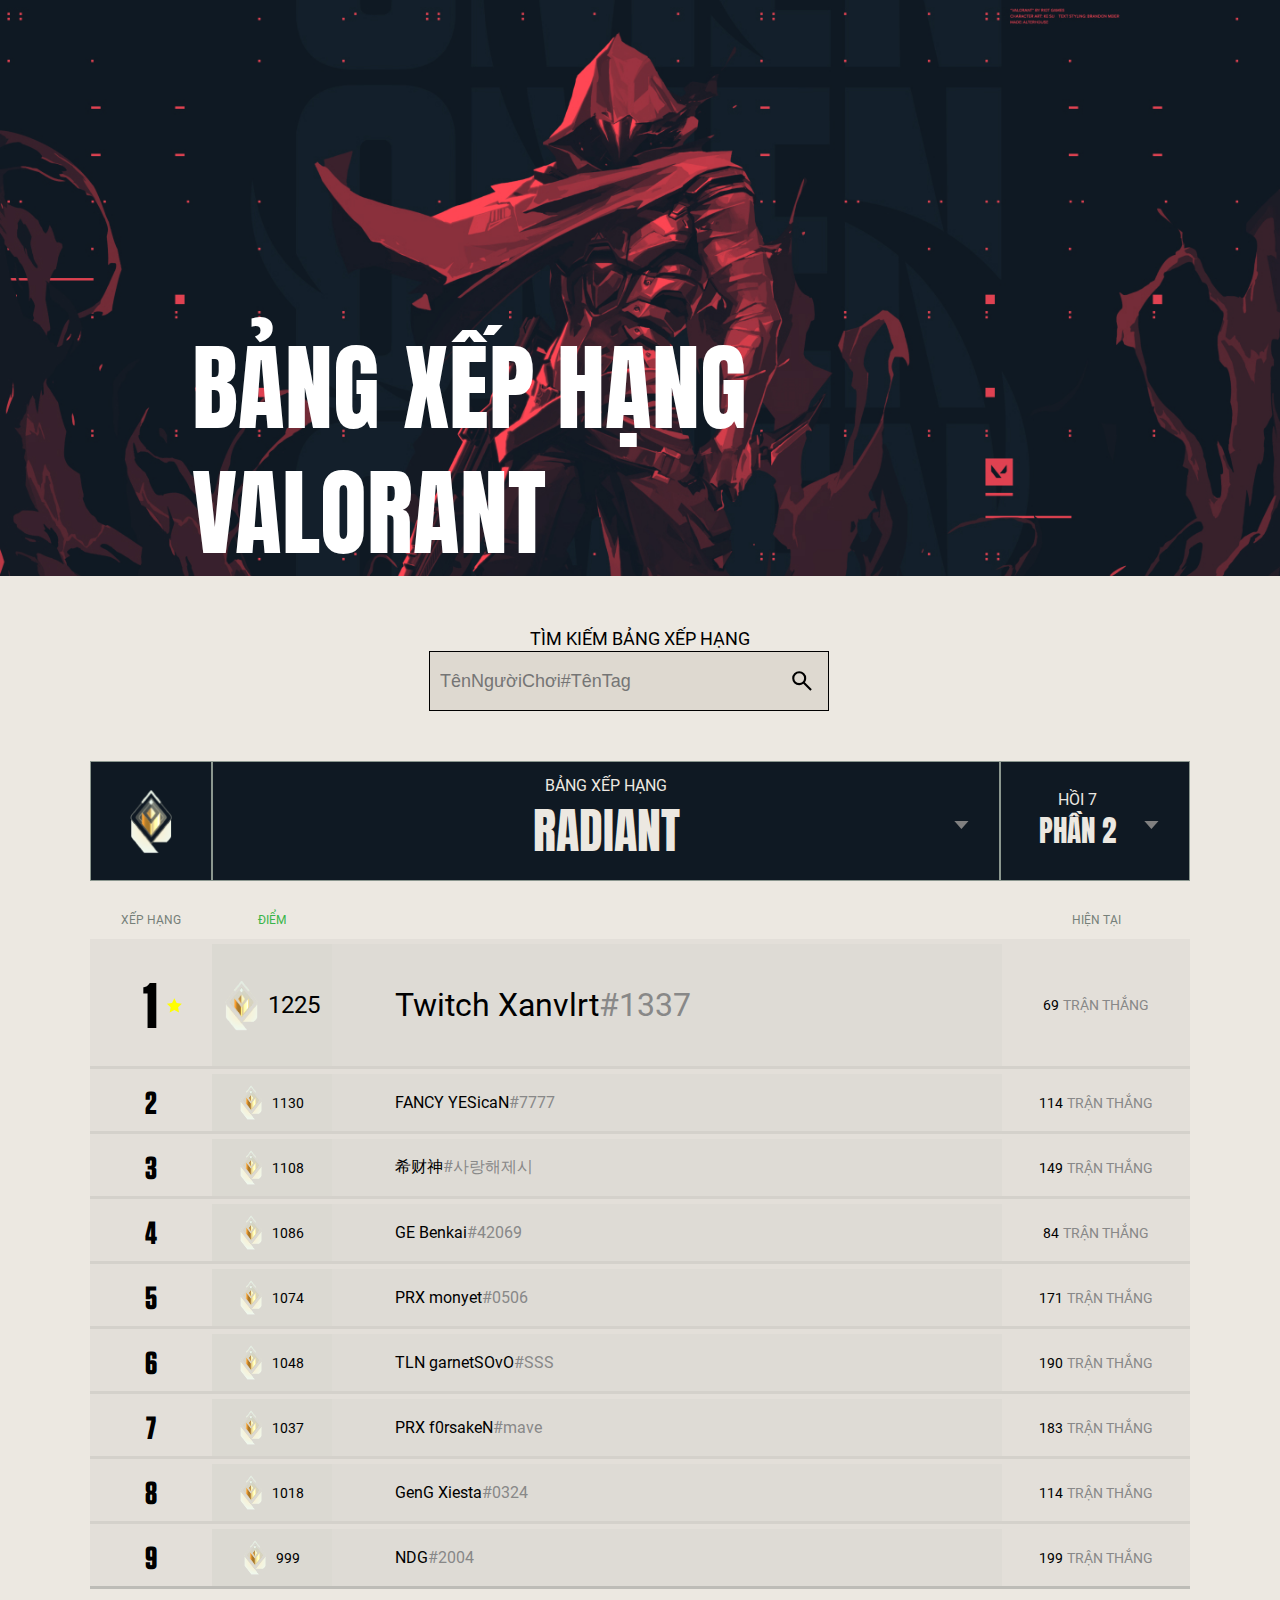
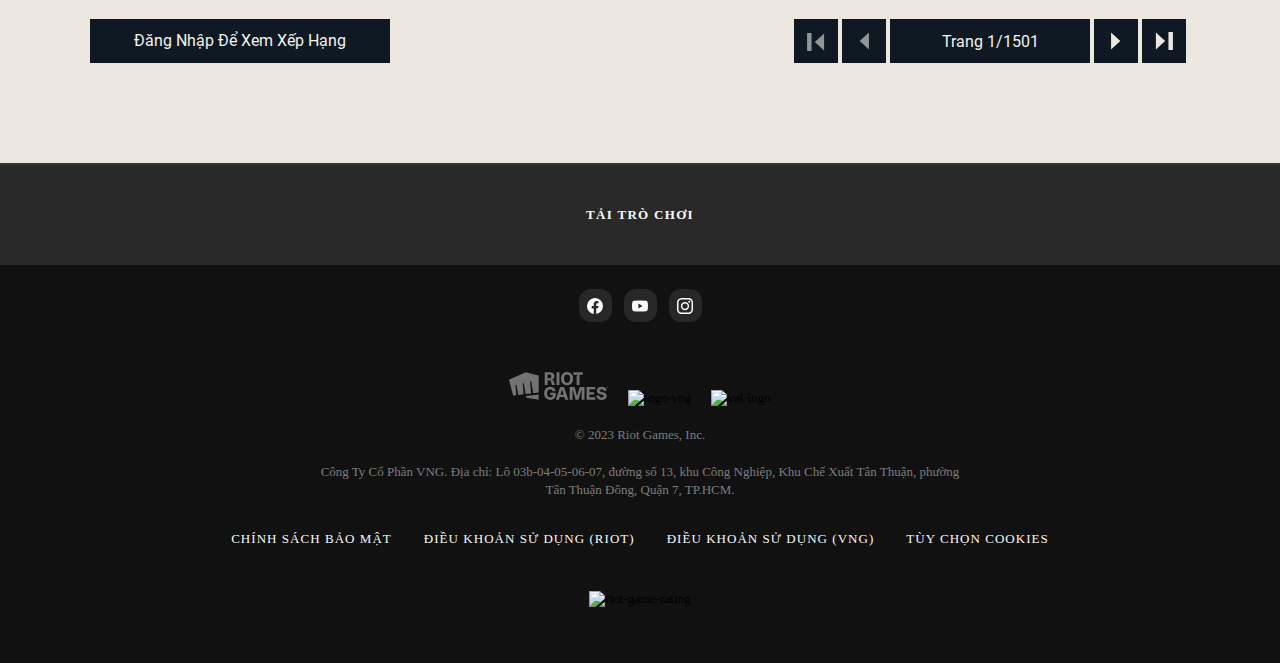
==== assets/pages/bangXepHang.html @ e4c8ce05 "push bangXepHang" ====
<!DOCTYPE html>
<html lang="en">
<head>
    <meta charset="UTF-8">
    <link rel="shortcut icon" type="image/x-icon" href="../images/val-favicon.ico"/>
    <script src="https://ajax.googleapis.com/ajax/libs/jquery/3.7.1/jquery.min.js"></script>
    <link rel="stylesheet" href="../css/bangXepHang.css">
    <link rel="stylesheet" href="https://cdnjs.cloudflare.com/ajax/libs/font-awesome/4.7.0/css/font-awesome.min.css">
    <meta name="viewport" content="width=device-width, initial-scale=1.0">
    <title>Bảng Xếp Hạng VALORANT: Tìm kiếm hoặc đăng nhập để xem thứ hạng</title>
</head>
<body>
    <header></header>
    <main>
        <div class="bxh-image">
            <div class="background-wrapper">
                <div class="background"></div>
            </div>
            <h2 class="title">BẢNG XẾP HẠNG VALORANT</h2>
        </div>
        <div class="container">
            <div class="search">
                <form>
                <span>TÌM KIẾM BẢNG XẾP HẠNG</span>
                <div>
                    <input type="text" placeholder="TênNgườiChơi#TênTag" name="search">
                    <svg xmlns="http://www.w3.org/2000/svg" viewBox="0 -960 960 960" height="28" width="28"><path d="M765-144 526-383q-30 22-65.792 34.5T384.035-336Q284-336 214-406t-70-170q0-100 70-170t170-70q100 0 170 70t70 170.035q0 40.381-12.5 76.173T577-434l239 239-51 51ZM384-408q70 0 119-49t49-119q0-70-49-119t-119-49q-70 0-119 49t-49 119q0 70 49 119t119 49Z"/></svg>
                </div>
                </form>
            </div>
            <div class="leaderboardFilterWrapper">
                <div class="rankBadge col1"><div></div></div>
                <div class="rankSelect col2" onmouseover="onmouseRank = true" onmouseout="onmouseRank = false">
                    <div class="text">
                        <span>BẢNG XẾP HẠNG</span>
                        <h2>RADIANT</h2>
                        <svg class="rankSelect-svg" width="15" height="9" fill="none" xmlns="http://www.w3.org/2000/svg"><path d="M7.582 8.9H.504l3.54-3.957L7.581.997l3.54 3.946L14.66 8.9H7.582z" fill="gray"></path></svg>
                    </div>
                    <ul class="selectMenu">
                        <li><img src="../images/radiant-badge.png" alt="radiant-badge"><span>RADIANT</span></li>
                        <li><img src="../images/immortal-badge.png" alt="immortal-badge"><span>BẤT TỬ 3</span></li>
                        <li><img src="../images/immortal-badge.png" alt="immortal-badge"><span>BẤT TỬ 2</span></li>
                        <li><img src="../images/immortal-badge.png" alt="immortal-badge"><span>BẤT TỬ 1</span></li>
                    </ul>
                </div>
                <div class="seasonSelect col3" onmouseover="onmouseSeason = true" onmouseout="onmouseSeason = false">
                    <div class="text">
                        <span>HỒI 7</span>
                        <h2>PHẦN 2</h2>
                        <svg class="seasonSelect-svg" width="15" height="9" fill="none" xmlns="http://www.w3.org/2000/svg"><path d="M7.582 8.9H.504l3.54-3.957L7.581.997l3.54 3.946L14.66 8.9H7.582z" fill="gray"></path></svg>
                    </div>
                    <ul class="selectMenu">
                        <li>
                            HỒI 2
                            <span>&nbsp;////&nbsp;PHẦN 1</span>
                        </li>
                        <li>
                            HỒI 2
                            <span>&nbsp;////&nbsp;PHẦN 2</span>
                        </li>
                        <li>
                            HỒI 2
                            <span>&nbsp;////&nbsp;PHẦN 3</span>
                        </li>
                        <li>
                            HỒI 3
                            <span>&nbsp;////&nbsp;PHẦN 1</span>
                        </li>
                        <li>
                            HỒI 3
                            <span>&nbsp;////&nbsp;PHẦN 2</span>
                        </li>
                        <li>
                            HỒI 3
                            <span>&nbsp;////&nbsp;PHẦN 3</span>
                        </li>
                        <li>
                            HỒI 4
                            <span>&nbsp;////&nbsp;PHẦN 1</span>
                        </li>
                        <li>
                            HỒI 4
                            <span>&nbsp;////&nbsp;PHẦN 2</span>
                        </li>
                        <li>
                            HỒI 4
                            <span>&nbsp;////&nbsp;PHẦN 3</span>
                        </li>
                        <li>
                            HỒI 5
                            <span>&nbsp;////&nbsp;PHẦN 1</span>
                        </li>
                        <li>
                            HỒI 5
                            <span>&nbsp;////&nbsp;PHẦN 2</span>
                        </li>
                        <li>
                            HỒI 5
                            <span>&nbsp;////&nbsp;PHẦN 3</span>
                        </li>
                        <li>
                            HỒI 6 
                            <span>&nbsp;////&nbsp;PHẦN 1</span>
                        </li>
                        <li>
                            HỒI 6
                            <span>&nbsp;////&nbsp;PHẦN 2</span>
                        </li>
                        <li>
                            HỒI 6
                            <span>&nbsp;////&nbsp;PHẦN 3</span>
                        </li>
                        <li>
                            HỒI 7 
                            <span>&nbsp;////&nbsp;PHẦN 2</span>
                        </li>
                    </ul>
                </div>
            </div>
            <div class="tableHead">
                <div class="col1">XẾP HẠNG</div>
                <div class="col2"><span class="point">ĐIỂM</span></div>
                <div class="col3">HIỆN TẠI</div>
            </div>
            <ul class="tableContent">
                <li class="rankOne">
                    <div class="col1" style="position: relative">1<svg width="16" height="15" fill="none" xmlns="http://www.w3.org/2000/svg"><path d="m8.35 12.07-4.62 2.44.88-5.16L.87 5.71l5.17-.76L8.35.27l2.32 4.68 5.17.76-3.74 3.64.88 5.16-4.63-2.44z" fill="#FF0"></path></svg></div>
                    <div class="col2">
                        <div class="point"><img src="../images/radiant-badge.png" alt="radiant-badge">1225</div>
                        <div class="name">Twitch Xanvlrt<span>#1337</span></div>
                    </div>
                    <div class="present col3">69<span>TRẬN THẮNG</span></div>
                </li>
                <li>
                    <div class="col1">2</div>
                    <div class="col2">
                        <div class="point"><img src="../images/radiant-badge.png" alt="radiant-badge">1130</div>
                        <div class="name">FANCY YESicaN<span>#7777</span></div>
                    </div>
                    <div class="present col3">114<span>TRẬN THẮNG</span></div>
                </li>
                <li>
                    <div class="col1">3</div>
                    <div class="col2">
                        <div class="point"><img src="../images/radiant-badge.png" alt="radiant-badge">1108</div>
                        <div class="name">希财神<span>#사랑해제시</span></div>
                    </div>
                    <div class="present col3">149<span>TRẬN THẮNG</span></div>
                </li>
                <li>
                    <div class="col1">4</div>
                    <div class="col2">
                        <div class="point"><img src="../images/radiant-badge.png" alt="radiant-badge">1086</div>
                        <div class="name">GE Benkai<span>#42069</span></div>
                    </div>
                    <div class="present col3">84<span>TRẬN THẮNG</span></div>
                </li>
                <li>
                    <div class="col1">5</div>
                    <div class="col2">
                        <div class="point"><img src="../images/radiant-badge.png" alt="radiant-badge">1074</div>
                        <div class="name">PRX monyet<span>#0506</span></div>
                    </div>
                    <div class="present col3">171<span>TRẬN THẮNG</span></div>
                </li>
                <li>
                    <div class="col1">6</div>
                    <div class="col2">
                        <div class="point"><img src="../images/radiant-badge.png" alt="radiant-badge">1048</div>
                        <div class="name">TLN garnetSOvO<span>#SSS</span></div>
                    </div>
                    <div class="present col3">190<span>TRẬN THẮNG</span></div>
                </li>
                <li>
                    <div class="col1">7</div>
                    <div class="col2">
                        <div class="point"><img src="../images/radiant-badge.png" alt="radiant-badge">1037</div>
                        <div class="name">PRX f0rsakeN<span>#mave</span></div>
                    </div>
                    <div class="present col3">183<span>TRẬN THẮNG</span></div>
                </li>
                <li>
                    <div class="col1">8</div>
                    <div class="col2">
                        <div class="point"><img src="../images/radiant-badge.png" alt="radiant-badge">1018</div>
                        <div class="name">GenG Xiesta<span>#0324</span></div>
                    </div>
                    <div class="present col3">114<span>TRẬN THẮNG</span></div>
                </li>
                <li>
                    <div class="col1">9</div>
                    <div class="col2">
                        <div class="point"><img src="../images/radiant-badge.png" alt="radiant-badge">999</div>
                        <div class="name">NDG<span>#2004</span></div>
                    </div>
                    <div class="present col3">199<span>TRẬN THẮNG</span></div>
                </li>
            </ul>
            <div class="pag-bar">    
                <a href="#" class="loggedPlayer hoverRed">Đăng Nhập Để Xem Xếp Hạng</a>
                <div class="pagination">
                    <div class="previous-max"><svg class="backward" width="18" height="19" fill="none" xmlns="http://www.w3.org/2000/svg"><path d="M.907 9.034V.488l4.63 4.273 4.647 4.272-4.647 4.273-4.63 4.273V9.033zm12.556 8.97h4.454V.044h-4.454v17.96z" fill="#ECE8E1"></path></svg></div>
                    <div class="previous"><svg class="backward" width="10" height="18" fill="none" xmlns="http://www.w3.org/2000/svg"><path d="M.059 9.033V.487l4.63 4.273 4.629 4.273-4.63 4.272-4.63 4.273V9.033z" fill="#ECE8E1"></path></svg></div>
                    <div class="pageCount">Trang&nbsp;<span class="currentPage">1</span>/1501</div>
                    <div class="next hoverRed"><svg width="10" height="18" fill="none" xmlns="http://www.w3.org/2000/svg"><path d="M.059 9.033V.487l4.63 4.273 4.629 4.273-4.63 4.272-4.63 4.273V9.033z" fill="#ECE8E1"></path></svg></div>
                    <div class="next-max hoverRed"><svg width="18" height="19" fill="none" xmlns="http://www.w3.org/2000/svg"><path d="M.907 9.034V.488l4.63 4.273 4.647 4.272-4.647 4.273-4.63 4.273V9.033zm12.556 8.97h4.454V.044h-4.454v17.96z" fill="#ECE8E1"></path></svg></div>
                </div>
            </div>
        </div>
    </main>
    <footer>
        <div class="download"><a href="#">TẢI TRÒ CHƠI</a></div>
        <div class="social-links">
            <a href="facebook.com/valorantvn"><svg class="" style="fill: #f9f9f9; fill-rule: evenodd;" viewBox="0 0 15 15"><title>facebook</title><path d="M15 7.54A7.5 7.5 0 106.33 15V9.73h-1.9V7.54h1.9V5.91a2.65 2.65 0 012.83-3 12.09 12.09 0 011.68.14v1.86H9.9a1.09 1.09 0 00-1.23 1.18V7.5h2.08l-.33 2.19H8.67v5.27A7.54 7.54 0 0015 7.54z"></path></svg></a>
            <a href="https://www.youtube.com/channel/UC1w3rRqx6rBO-xTjETnXLhw"><svg class="" style="fill: #f9f9f9; fill-rule: evenodd;" viewBox="0 0 16.67 11.67"><title>youtube</title><path d="M14.85.36a2.08 2.08 0 011.47 1.47 20.5 20.5 0 01.34 4 22.19 22.19 0 01-.34 4 2.1 2.1 0 01-1.47 1.47 51.13 51.13 0 01-6.52.34 48.46 48.46 0 01-6.52-.36A2.07 2.07 0 01.34 9.82a23.82 23.82 0 010-8A2.11 2.11 0 011.81.34a49.68 49.68 0 016.52-.35 48.31 48.31 0 016.52.37zm-3.84 5.48l-4.34 2.5v-5z"></path></svg></a>
            <a href="instagram.com/valorantvn"><svg class="" style="fill: #f9f9f9; fill-rule: evenodd;" viewBox="0 0 13.26 13.3"><title>instagram</title><path d="M6.63 3.29a3.43 3.43 0 103.42 3.44 3.43 3.43 0 00-3.42-3.44zm0 5.65a2.22 2.22 0 112.22-2.22 2.21 2.21 0 01-2.22 2.22z" fill="#fdfefe" fill-rule="evenodd"></path><path d="M10.96 3.13a.8.8 0 11-.8-.8.8.8 0 01.8.8z" fill="#fdfefe"></path><path d="M6.63.05H3.88a5 5 0 00-1.62.31 3.31 3.31 0 00-1.18.77 3.31 3.31 0 00-.77 1.18 5.29 5.29 0 00-.35 1.62v5.5a5.22 5.22 0 00.35 1.62 3.35 3.35 0 00.77 1.19 3.42 3.42 0 001.18.76 4.75 4.75 0 001.62.31h5.5a4.75 4.75 0 001.58-.32 3.15 3.15 0 001.18-.76 3.35 3.35 0 00.82-1.18 5 5 0 00.31-1.61V3.93a5 5 0 00-.31-1.62 3.46 3.46 0 00-2-2A5 5 0 009.33.05a26.88 26.88 0 01-2.7 0zm0 1.2h2.69a3.78 3.78 0 011.24.23 2.21 2.21 0 011.27 1.27 3.67 3.67 0 01.23 1.23v5.39a3.78 3.78 0 01-.23 1.24 2.21 2.21 0 01-1.27 1.27 3.77 3.77 0 01-1.24.22H3.96a3.77 3.77 0 01-1.24-.22 2.21 2.21 0 01-1.27-1.27 3.78 3.78 0 01-.23-1.24V3.98a3.67 3.67 0 01.21-1.23A2.21 2.21 0 012.7 1.48a3.78 3.78 0 011.26-.23c.68.01.89 0 2.67 0z" fill="#fdfefe" fill-rule="evenodd"></path></svg></a>
        </div>
        <div class="logo">
            <a href="riotgames.com"><svg width="99" height="32" class="" viewBox="0 0 587.93 165"><title> Riot Games </title><title>riotLogo-mobile21</title><path d="M98.77.33L0 46.07l24.61 93.66 18.73-2.3-5.15-58.89 6.15-2.74L54.96 136l32.01-3.93-5.69-65 6.09-2.71 11.68 66.23 32.38-3.98-6.23-71.25 6.16-2.74 12.77 72.43 32.01-3.93V19.71L98.77.33zm2.32 142.05l1.63 9.22 73.42 12.24v-30.68l-75.01 9.22h-.04zm144.49-19.22v12.63h15.57a14.84 14.84 0 01-1.92 7.31 13 13 0 01-5.6 5.11 20 20 0 01-8.9 1.8 17.53 17.53 0 01-10-2.8 17.87 17.87 0 01-6.44-8.14 33.06 33.06 0 01-2.27-12.93 31.81 31.81 0 012.32-12.81 18.14 18.14 0 016.5-8 17.27 17.27 0 019.82-2.78 19.31 19.31 0 015.36.71 14.15 14.15 0 014.33 2.09 12.92 12.92 0 013.18 3.29 15.61 15.61 0 012 4.44h17.27a27.22 27.22 0 00-3.46-10.28 28.84 28.84 0 00-7.05-8.1 32.6 32.6 0 00-9.91-5.29 37.91 37.91 0 00-12.06-1.86 37.32 37.32 0 00-14 2.6 32.6 32.6 0 00-11.36 7.61 35 35 0 00-7.61 12.21 46.15 46.15 0 00-2.73 16.44q0 11.94 4.54 20.59a32.4 32.4 0 0012.69 13.27 39.84 39.84 0 0035.84.84 28.39 28.39 0 0011.67-11q4.25-7.19 4.24-17.2v-9.76zm215.03 40.81V88.53h51.67v13.96h-34.62v16.76h27.99v13.96h-27.99v16.8h34.7v13.96h-51.75zm101.83-53.3a9 9 0 00-3.54-6.64c-2.09-1.59-5-2.38-8.69-2.38a16.63 16.63 0 00-6.26 1 8.62 8.62 0 00-3.83 2.78 6.74 6.74 0 00-1.33 4 6.2 6.2 0 00.79 3.29 7.27 7.27 0 002.4 2.45 16.54 16.54 0 003.7 1.79 40.14 40.14 0 004.64 1.31l6.63 1.54a47.19 47.19 0 019.45 3.08 27.46 27.46 0 017.2 4.68 18.84 18.84 0 014.58 6.39 20.37 20.37 0 011.61 8.29 20.65 20.65 0 01-3.54 12.11 22.56 22.56 0 01-10.15 7.85 41.31 41.31 0 01-15.93 2.76 42.69 42.69 0 01-16.17-2.81 23.22 23.22 0 01-10.72-8.48q-3.83-5.66-4-14.12h16.43a10.68 10.68 0 007.05 9.94 19.37 19.37 0 007.24 1.26 18.44 18.44 0 006.66-1.09 10 10 0 004.33-3 7.22 7.22 0 001.57-4.48 6.16 6.16 0 00-1.42-4 10.86 10.86 0 00-4.14-2.81 42.07 42.07 0 00-6.89-2.14l-8.07-1.95q-9.65-2.3-15.23-7.26t-5.54-13.44a19.86 19.86 0 013.72-12.12 24.74 24.74 0 0110.33-8.11 36.74 36.74 0 0115-2.91 35.62 35.62 0 0114.92 2.91 23.43 23.43 0 019.91 8.14 21.54 21.54 0 013.6 12.12zm-113.99 53.3h-16.87v-57.35l-1.73-.02-17.04 57.37h-16.86l-16.58-57.37-2.15.02v57.35h-16.87V88.53h28.67l14.48 50.56h1.75l14.48-50.56h28.72v75.44zm-114.66 0h18.27l-25.33-75.43h-23.15l-25.37 75.43h18.3l4.93-16.54h27.42zm-28.43-29.7l8.22-27.65h3.1l8.26 27.65zm278.58-37.76a4 4 0 01-3.67-2.44 4 4 0 010-3.1 4 4 0 01.85-1.27 4.25 4.25 0 011.27-.86 4.15 4.15 0 013.1 0 4.13 4.13 0 011.27.86 4.08 4.08 0 01.86 1.27 4 4 0 010 3.1 4.08 4.08 0 01-.86 1.27 4 4 0 01-1.27.86 4 4 0 01-1.55.31zm0-1.09a2.84 2.84 0 001.47-.39 2.94 2.94 0 001.05-1 2.93 2.93 0 000-2.92 3 3 0 00-1.06-1 2.93 2.93 0 00-2.92 0 3 3 0 00-1 1 2.86 2.86 0 000 2.92 3 3 0 001 1 2.83 2.83 0 001.46.39zm-1.46-1.15V90.6h1.78a1.52 1.52 0 01.69.15 1.13 1.13 0 01.47.42 1.24 1.24 0 01.17.66 1.16 1.16 0 01-.18.66 1 1 0 01-.48.41 1.56 1.56 0 01-.7.14h-1.2v-.72h1a.52.52 0 00.36-.12.5.5 0 00.14-.37.47.47 0 00-.14-.37.52.52 0 00-.36-.12h-.55v2.93zm2.39-1.68l.82 1.68h-1.11l-.75-1.68zM282.41 1.03h17.05v75.44h-17.05zm98.02 37.72q0 12.42-4.71 21a32.67 32.67 0 01-12.79 13.17 38.57 38.57 0 01-36.31 0 32.75 32.75 0 01-12.79-13.2q-4.71-8.66-4.71-21t4.71-21.05a32.67 32.67 0 0112.75-13.14 38.65 38.65 0 0136.31 0 32.67 32.67 0 0112.79 13.17q4.71 8.64 4.71 21.05m-17.35 0a33.35 33.35 0 00-2.23-13 17.47 17.47 0 00-6.33-8 18.57 18.57 0 00-19.45 0 17.57 17.57 0 00-6.35 8 38.59 38.59 0 000 26 17.49 17.49 0 006.35 8 18.57 18.57 0 0019.45 0 17.39 17.39 0 006.33-8 33.4 33.4 0 002.23-13M246.58 50.17l8.76 26.3h18.71l-9.74-28.33h-13.23l-.79-2.44c2.52-.49 6.83-1.25 10.65-3.85a20 20 0 008.75-16.39 24.15 24.15 0 00-3.26-12.75 21.9 21.9 0 00-9.36-8.64 32.56 32.56 0 00-14.64-3H212v75.4h17.06v-26.3zm-.32-15.61a19.35 19.35 0 01-7.26 1.18h-9.94V14.88h9.91a18.68 18.68 0 017.25 1.24 9.12 9.12 0 014.4 3.7 10 10 0 011.5 5.64 9.65 9.65 0 01-1.48 5.55 8.86 8.86 0 01-4.38 3.55M382.04 1.03v14h29.3l.8 2.45c-2.48.48-6.67 1.22-10.43 3.7v55.31h16.87v-61.5h19.62v-14z"></path></svg></a>
            <div class="vng-logo"><img src="https://images.contentstack.io/v3/assets/blt0eb2a2986b796d29/blt83f66c771bff4632/6305c5f18799d85e06ba5040/2022_VNG_logo_mini.png?&amp;height=75&amp;disable=upscale" alt="logo-vng"></div>
            <div class="val-logo"><img src="https://images.contentstack.io/v3/assets/blt0eb2a2986b796d29/blt50870b13992cdf47/63b0d7d089f85210f400107e/val-logo-small.png?&amp;height=75&amp;disable=upscale" alt="val-logo"></div>
        </div>
        <div class="riot-copyright">
            <p>© 2023 Riot Games, Inc.</p>
            <div><br>Công Ty Cổ Phần VNG. Địa chỉ: Lô 03b-04-05-06-07, đường số 13, khu Công Nghiệp, Khu Chế Xuất Tân Thuận, phường Tân Thuận Đông, Quận 7, TP.HCM.</div>
        </div>
        <div class="riot-legal-links">
            <a href="https://www.riotgames.com/en/privacy-notice?_ga=2.155307960.264335611.1697098670-172032834.1686457271" target="_blank">Chính Sách Bảo Mật</a>
            <a href="https://www.riotgames.com/en/terms-of-service?_ga=2.155307960.264335611.1697098670-172032834.1686457271" target="_blank">Điều Khoản Sử Dụng (Riot)</a>
            <a href="https://valorant.zing.vn/dieu-khoan-su-dung.html" target="_blank">Điều Khoản Sử Dụng (VNG)</a>
            <a href="javascript:void(0);" target="" data-testid="riotbar:footer:legal:link-osano">Tùy Chọn Cookies</a>
        </div>
        <div class="riot-game-rating">
            <img src="https://images.contentstack.io/v3/assets/blt0eb2a2986b796d29/bltec1400a54d36756e/5fa0d0031f9166620ed88513/vn-18plus.png?&amp;height=100&amp;disable=upscale" alt="riot-game-rating" title="Riot Game Rating">
        </div>
    </footer>
    <script src="../js/bangXepHang.js"></script>
</body>
</html>
---- assets/css/bangXepHang.css ----
@font-face {
    font-family: Anton;
    src: url(../fonts/Anton-Regular.ttf);
}
@font-face {
    font-family: Roboto;
    src: url(../fonts/Roboto-Regular.ttf);
}
@font-face {
    font-family: Tungsten-Bold;
    src: url(../fonts/Tungsten-Bold.woff2);
}
@font-face {
    font-family: Neue Frutiger World;
    src: url(../fonts/NeueFrutigerWorld-Medium.vi_VN.woff2);
}
*, *::before, *:after{
    box-sizing: border-box;
}
*{
    padding: 0px;
    margin: 0px;
}
/* main{
} */
a{
    text-decoration: none;
    color: inherit;
}
.bxh-image{
    position:relative;
    width:100%;
    height:36rem;
    overflow: hidden;
    background-color: #0f1923;
}
.background-wrapper{
    width:100%;
    height:100%;
    position:absolute;
    transform: translateY(0px);
    transition: all 0.1s linear;
}  
.background{
    width:100%;
    height:100%;
    position:absolute;
    background-repeat: no-repeat;
    background-size: cover;
    background-position: 50% top;
    background-image: url(../images/leaderboards-hero-banner.jpg);
}
.bxh-image .title{
    position:absolute;
    width: 100%;
    margin: 0px 15%;
    bottom: 0px;
    color: white;
    font-family: Anton;
    font-weight: 400;
    line-height: 1.3;
    font-size: 6rem;
    text-wrap: wrap;
    max-width: calc(60% - 1rem)
}
.container{
    background-color: #ece8e1;
    padding: 0px 7% 100px;
}
.search{
    font-family: Roboto;
    font-size: 18px;
    line-height: 25.2px;
    padding: 50px 0px;
    text-align: center;
}
.search input{
    background-color: #ded9d0;
    width: 400px;
    height: 60px;
    font-size: inherit;
    border:1px solid black;
    padding: 0px 60px 0px 10px;
    margin-left: 10px;
}
.search input:hover{
    border:1px solid black;

}
.search svg{
    position: relative;
    right: 45px;
    top: 8px;
    cursor: pointer;
}
.leaderboardFilterWrapper{
    display: flex;
    color: #ece8e1;
    height: 120px;
}
.leaderboardFilterWrapper > div{
    background-color: #0f1923;
    border: 1px solid #8b978f;
}
.col1{
    width: 130px;
    display: flex;
    justify-content: center;
    align-items: center;
}
.col2{
    flex-shrink: 5;
    width: 100%;
    position: relative;
    display: flex;
    justify-content: center;
    align-items: center;
    text-align: center;
}
.col3{
    width: 200px;
    position: relative;
    display: flex;
    justify-content: center;
    align-items: center;
    text-align: center;
}
.rankBadge > div{
    background-image: url(../images/radiant-badge.png);
    background-size: contain;
    background-repeat: no-repeat;
    background-position: 50%;
    width: 65px;
    height: 65px;
}
.rankSelect{
    cursor: pointer;
}
.rankSelect .text span{
    font-family: Roboto;
}
.rankSelect .text h2{
    font-family: Anton;
    font-size: 3rem;
    font-weight: 100;
}
.selectMenu{
    list-style-type: none;
    font-family: Roboto;
    color: #0f1923;
    background-color: #ece8e1;
    border: 1px solid #bdbcb7;
    line-height: 1.25;
    font-size: 14px;
    font-weight: 700;
    position: absolute;
    right: 0px;
    top: 100%;
    z-index: 1;
    display: none;
}
.selectMenu li{
    width: 193px;
    height: 50px;
    text-align: left;
    padding: 15px 0px 15px 25px;
    transition: background-color .2s ease-out,color .1s ease-out;
}
.selectMenu li:hover{
    background-color: #0f1923;
    color: #ece8e1;
}
.rankSelect .selectMenu li span{
    position: relative;
    bottom: 3px;
    left: 10px;
}
.rankSelect .selectMenu li img{
    width: 20px;
    height: 20px;
}
.leaderboardFilterWrapper svg{
    position: absolute;
    transition: all 0.2s linear;
    right: 30px;
    top: 50%;
    transform: rotate(180deg);
}
.seasonSelect{
    cursor: pointer;
    padding-right: 35px;
}
.seasonSelect .text span{
    font-family: Roboto;
}
.seasonSelect .text h2{
    font-family: Anton;
    font-size: 1.8rem;
    font-weight: 100;
}
.seasonSelect .selectMenu{
    width: 190px;
    height: 200px;
    overflow: hidden;
    overflow-y: scroll;
}
.seasonSelect .selectMenu::-webkit-scrollbar {
    width: 8px;
    background-color: #d7d7d7;
}
.seasonSelect .selectMenu::-webkit-scrollbar-track {
    border-left: 2px solid #8b978f;
    border-right: 2px solid #8b978f;
}
.seasonSelect .selectMenu::-webkit-scrollbar-thumb {
    background-color: #0f1923;
    border-left: 1px solid #8b978f;
    border-right: 1px solid #8b978f;
}
.seasonSelect .selectMenu li{
    width: 190px;
}
.seasonSelect .selectMenu li span{
    color: #a2a2a2;
}
.container .tableHead{
    display: flex;
    font-family: Roboto;
    font-size: 12px;
    color: #768079;
    padding: 30px 0px 10px;
}
.tableHead > div{
    height: 18px;
}
.tableHead .col2{
    justify-content: flex-start;
} 
.tableHead .point{
    color: #39b54a;
    width: 120px;
}
.tableContent{
    display: flex;
    list-style-type: none;
    flex-direction: column;
}
.tableContent > li{
    display: flex;
    width: 100%;
    height: 65px;
    background-color: #e3dfd9;
    border-bottom: 3px solid hsla(50,4%,73%,.4);
    padding-top: 0.3rem;
    font-family: Roboto;
    font-weight: 100;
}
.tableContent > li:last-child{
    border-bottom: 3px solid #bdbcb7;
}
.tableContent > li .col1{
    font-family: Tungsten-Bold;
    font-size: 32px;
}
.tableContent > li .col2{
    background-color: hsla(47,11%,84%,.6);
    display: flex;
    justify-content: flex-start;
}
.tableContent .point{
    background-color: #dbd9d2;
    width: 120px;
    height: 100%;
    display: flex;
    justify-content: center;
    align-items: center;
    font-size: 14px;
}
.tableContent .point img{
    width: auto;
    height: 35px;
    margin-right: 10px;
}
.tableContent .name{
    flex-grow: 2;
    font-size: 16px;
    text-align: left;
    padding-left: 8%;
}
.tableContent .name span{
    color: #888888;
}
.tableContent .present {
    text-align: center;
    font-size: 14px;
}
.tableContent .present span{
    margin-left: 4px;
    color: #888888;
}
.tableContent .rankOne{
    height: 130px;
}
.tableContent .rankOne .col1{
    font-size: 64px;
}
.tableContent .rankOne .point{
    font-size: 24px;
}
.tableContent .rankOne .point img{
    height: 51px;
}
.tableContent .rankOne .name{
    font-size: 32px;
}
.tableContent .rankOne svg{
    position: absolute;
    right: 30px;
}
.pag-bar{
    display: flex;
    justify-content:space-between ;
    margin-top: 30px;
    color: #f5f1eb;
    font-family: Roboto;
}
.pag-bar a{
    display: block;
    text-align: center;
    height: 44px;
    padding: 12px;
}
.container .pagination{
    display: flex;
    justify-content: space-evenly;
    width: 400px;
}
.pagination > div{
    background-color: #0f1923;
    width: 44px;
    height: 44px;
    display: flex;
    justify-content: center;
    align-items: center;
}
.pagination .backward{
    transform: rotate(180deg);
}
.pagination .pageCount{
    width: 200px;
}
.hoverRed:hover {
    background-color: #ff4655;
    transition: all 0.2s linear;
}
.loggedPlayer{
    background-color: #0f1923;
    width:300px;
    display: flex;
    justify-content: center;
    align-items: center;
}
footer{
    width: 100%;
    font-size: 13px;
    font-family: Neue Frutiger World;
    background-color: #111;
    padding: 0px 0px 48px 0px;
    border-top: 2px solid #343434;
}
footer .download{
    height: 100px;
    display: flex;
    justify-content: center;
    align-items: center;
    background-color: #292929;
}
footer .download a{
    padding: 6px 16px;
    color: #F9F9F9;
    border-radius: 6.4px;
    transition: all .2s linear;
    letter-spacing: 0.1em;
    font-weight: 700;
}
footer .download a:hover{
    background-color: rgba(128,128,128,.3);
}
footer .download a:active{
    background-color: rgba(128,128,128,.3);
}
footer .social-links{
    width: 100%;
    display: flex;
    height: auto;
    justify-content: center;
    padding: 18px 0px;
}
footer .social-links a{
    width: 33px;
    height: 33px;
    margin: 6px;
    background: rgba(128,128,128,.2);
    border-radius: 12px;
    display: flex;
    justify-content: center;
    align-items: center;
}
footer .social-links svg{
    width: 16px;
    height: 16px;
}
footer .logo{
    height:auto;
    display: flex;
    align-items: flex-end;
    justify-content: center;
    padding: 24px 0px 20px;
}
footer .logo svg{
    fill: #737373;
}
footer .logo svg:hover{
    fill: #f9f9f9;
}
.vng-logo{
    margin: 0px 20px;
}
.riot-copyright{
    font-family: Neue Frutiger World;
    font-size: 13px;
    line-height: 140%;
    text-align: center;
    word-break: keep-all;
    color: #7e7e7e;
    margin: auto;
    width: 640px;
}
@media screen and (max-width: 640px) {
    .riot-copyright{
        width: 360px;
    }
}
.riot-legal-links {
    display: flex;
    justify-content: center;
    color: #f9f9f9;
    text-transform: uppercase;
    padding: 24px 0px 28px;
}
.riot-legal-links > a{
    display: block;
    padding: 8px 16px;
    transition: all .2s linear;
    letter-spacing: 0.08em;
}
.riot-legal-links a:hover{
    background: rgba(128,128,128,.3);
    border-radius: 6.4px;
}
.riot-game-rating{
    display: flex;
    justify-content: center;
    padding: 8px 0px;
}
@media screen and (max-width: 1024px){
    .bxh-image .title{
        font-size: 4rem;
        margin: 0px 7%;
    }
    .riot-legal-links{
        flex-direction: column;
        align-items: center;
    }
    .riot-legal-links > *{
        margin: 5px 0px;
    }
    .pag-bar{
        flex-direction: column-reverse;
        align-items: center;
        margin-top: 0px;
    }
    .pag-bar > *{
        margin: 10px 0px;
    }
    footer .social-links a{
        width: 48px;
        height: 48px;
    }
    footer .social-links svg{
        width: 24px;
        height: 24px;
    }
}
@media screen and (max-width: 768px){
    .search{
        text-align: left;
    }
    .search form{
        display: flex;
        flex-direction: column;
    }
    .search input{
        margin-left: 0px;
    }
    footer .logo{
        flex-direction: column;
        align-items: center;
    }
    footer .logo > *{
        margin-bottom: 15px;
    }
    footer .logo > *:last-child{
        margin-bottom: 0px;
    }
}
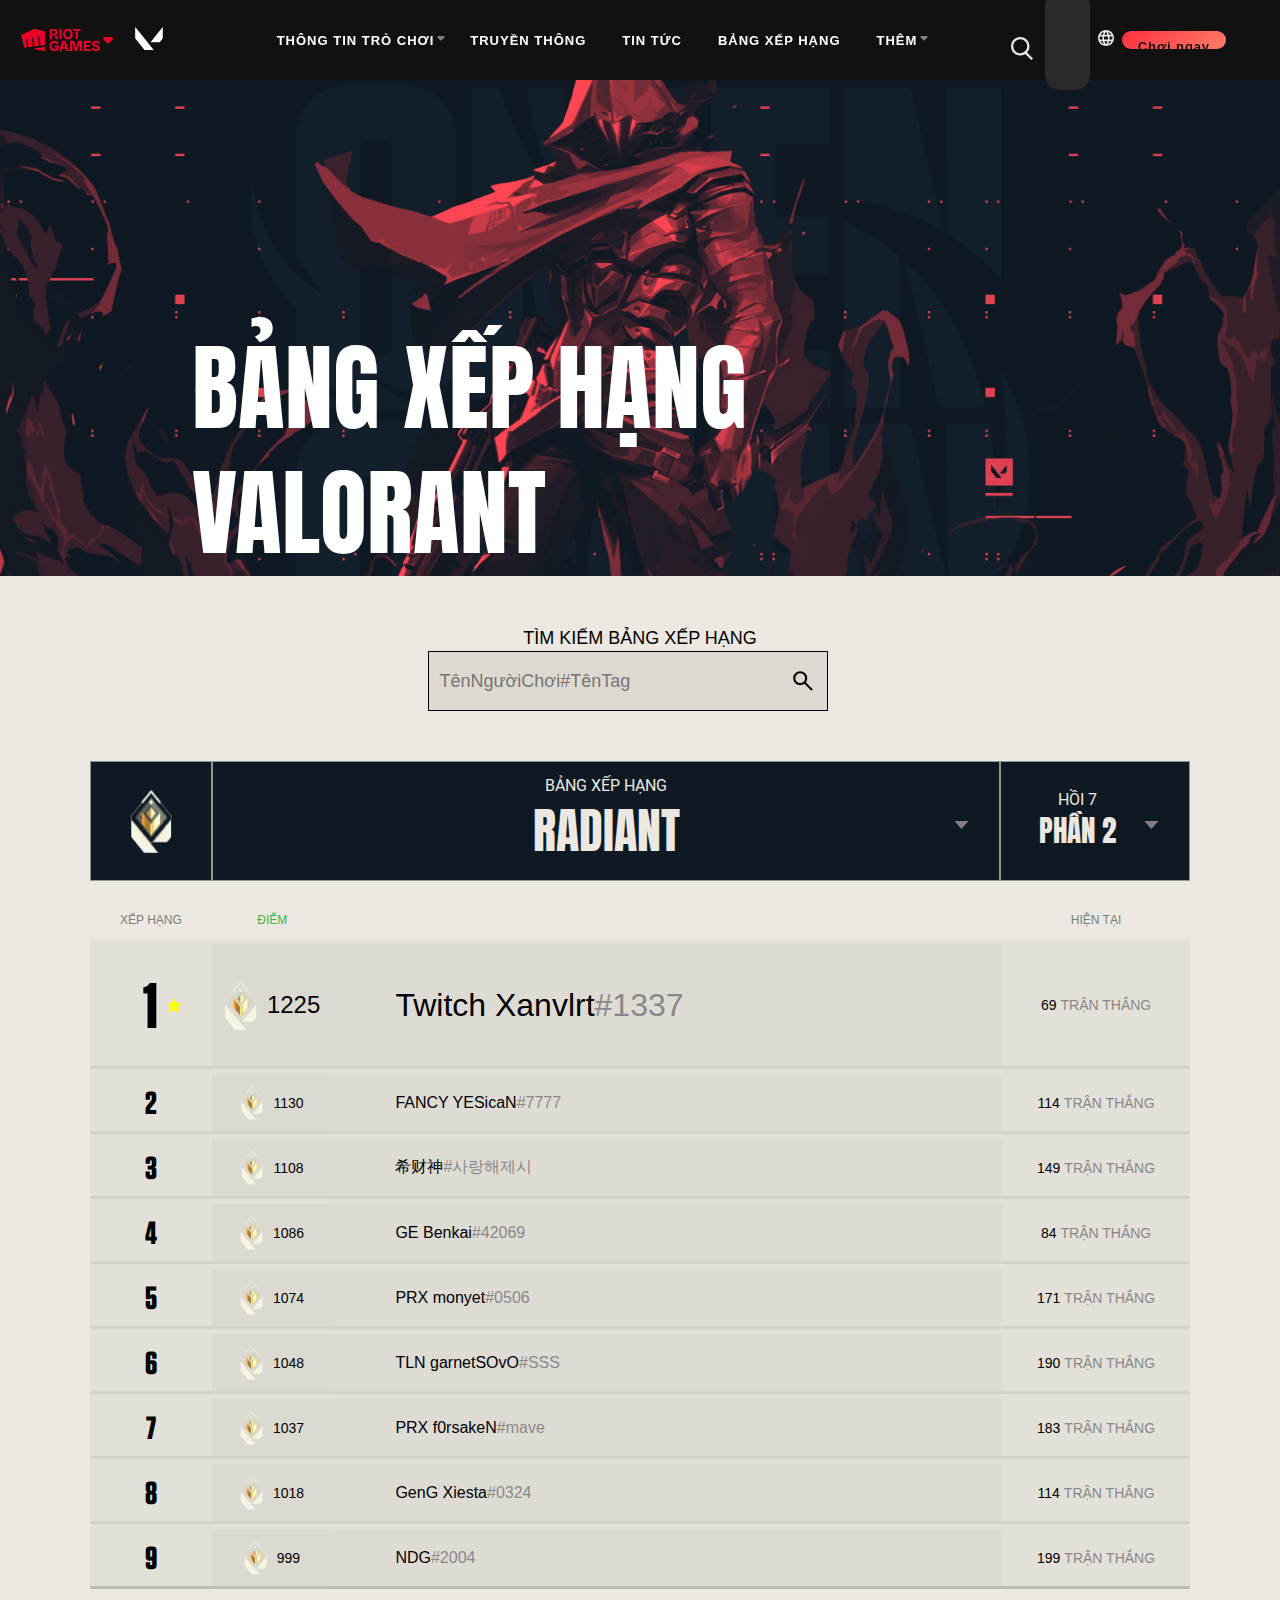
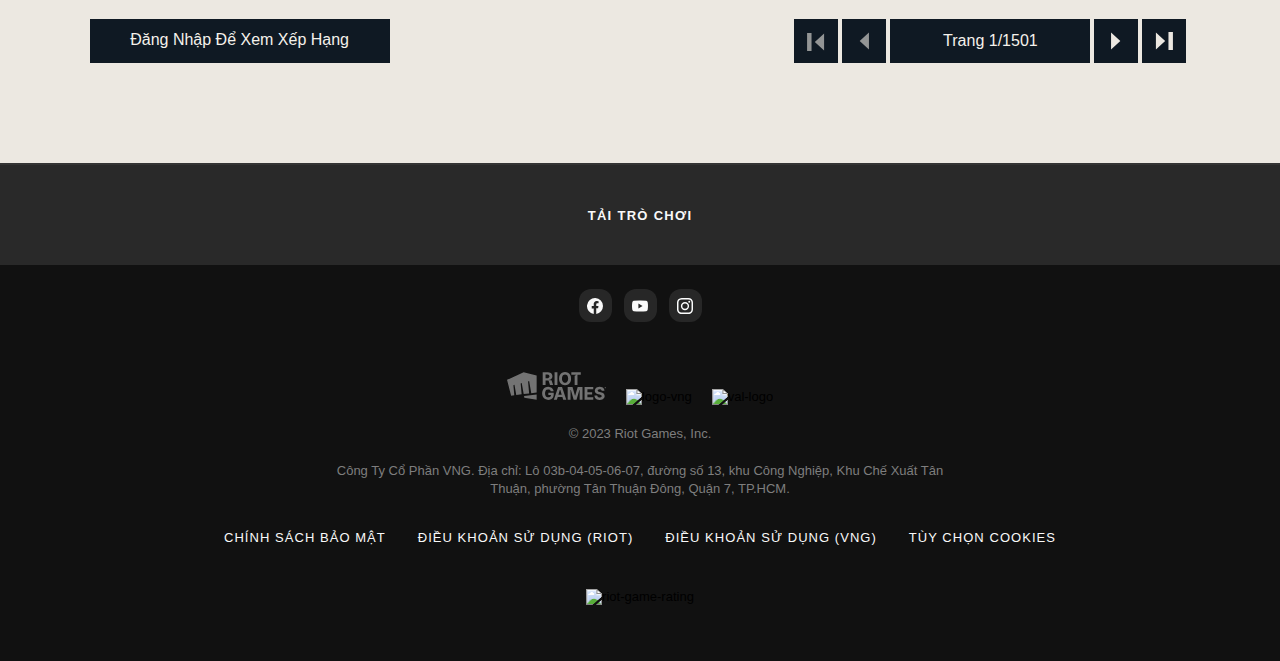
==== commit e6579cab: "Home page and fix some bugs" ====
--- a/assets/pages/bangXepHang.html
+++ b/assets/pages/bangXepHang.html
@@ -1,16 +1,29 @@
 <!DOCTYPE html>
 <html lang="en">
+
 <head>
     <meta charset="UTF-8">
-    <link rel="shortcut icon" type="image/x-icon" href="../images/val-favicon.ico"/>
+    <link rel="shortcut icon" type="image/x-icon" href="../images/val-favicon.ico" />
     <script src="https://ajax.googleapis.com/ajax/libs/jquery/3.7.1/jquery.min.js"></script>
     <link rel="stylesheet" href="../css/bangXepHang.css">
     <link rel="stylesheet" href="https://cdnjs.cloudflare.com/ajax/libs/font-awesome/4.7.0/css/font-awesome.min.css">
     <meta name="viewport" content="width=device-width, initial-scale=1.0">
     <title>Bảng Xếp Hạng VALORANT: Tìm kiếm hoặc đăng nhập để xem thứ hạng</title>
+    <script>
+        $(function () {
+            $("#header").load("header.html", function () {
+                // Sau khi header.html được load, tải tệp CSS của header
+                $.get("assets/css/header.css", function (data) {
+                    $("<style>").text(data).appendTo("head");
+                });
+            });
+        });
+    </script>
 </head>
+
 <body>
-    <header></header>
+    <header id="header"></header>
+
     <main>
         <div class="bxh-image">
             <div class="background-wrapper">
@@ -21,20 +34,29 @@
         <div class="container">
             <div class="search">
                 <form>
-                <span>TÌM KIẾM BẢNG XẾP HẠNG</span>
-                <div>
-                    <input type="text" placeholder="TênNgườiChơi#TênTag" name="search">
-                    <svg xmlns="http://www.w3.org/2000/svg" viewBox="0 -960 960 960" height="28" width="28"><path d="M765-144 526-383q-30 22-65.792 34.5T384.035-336Q284-336 214-406t-70-170q0-100 70-170t170-70q100 0 170 70t70 170.035q0 40.381-12.5 76.173T577-434l239 239-51 51ZM384-408q70 0 119-49t49-119q0-70-49-119t-119-49q-70 0-119 49t-49 119q0 70 49 119t119 49Z"/></svg>
+                    <span>TÌM KIẾM BẢNG XẾP HẠNG</span>
+                    <div>
+                        <input type="text" placeholder="TênNgườiChơi#TênTag" name="search">
+                        <svg xmlns="http://www.w3.org/2000/svg" viewBox="0 -960 960 960" height="28" width="28">
+                            <path
+                                d="M765-144 526-383q-30 22-65.792 34.5T384.035-336Q284-336 214-406t-70-170q0-100 70-170t170-70q100 0 170 70t70 170.035q0 40.381-12.5 76.173T577-434l239 239-51 51ZM384-408q70 0 119-49t49-119q0-70-49-119t-119-49q-70 0-119 49t-49 119q0 70 49 119t119 49Z" />
+                        </svg>
+                    </div>
+                </form>
+            </div>
+            <div class="leaderboardFilterWrapper">
+                <div class="rankBadge col1">
+                    <div></div>
                 </div>
-                </form>
-            </div>
-            <div class="leaderboardFilterWrapper">
-                <div class="rankBadge col1"><div></div></div>
                 <div class="rankSelect col2" onmouseover="onmouseRank = true" onmouseout="onmouseRank = false">
                     <div class="text">
                         <span>BẢNG XẾP HẠNG</span>
                         <h2>RADIANT</h2>
-                        <svg class="rankSelect-svg" width="15" height="9" fill="none" xmlns="http://www.w3.org/2000/svg"><path d="M7.582 8.9H.504l3.54-3.957L7.581.997l3.54 3.946L14.66 8.9H7.582z" fill="gray"></path></svg>
+                        <svg class="rankSelect-svg" width="15" height="9" fill="none"
+                            xmlns="http://www.w3.org/2000/svg">
+                            <path d="M7.582 8.9H.504l3.54-3.957L7.581.997l3.54 3.946L14.66 8.9H7.582z" fill="gray">
+                            </path>
+                        </svg>
                     </div>
                     <ul class="selectMenu">
                         <li><img src="../images/radiant-badge.png" alt="radiant-badge"><span>RADIANT</span></li>
@@ -47,7 +69,11 @@
                     <div class="text">
                         <span>HỒI 7</span>
                         <h2>PHẦN 2</h2>
-                        <svg class="seasonSelect-svg" width="15" height="9" fill="none" xmlns="http://www.w3.org/2000/svg"><path d="M7.582 8.9H.504l3.54-3.957L7.581.997l3.54 3.946L14.66 8.9H7.582z" fill="gray"></path></svg>
+                        <svg class="seasonSelect-svg" width="15" height="9" fill="none"
+                            xmlns="http://www.w3.org/2000/svg">
+                            <path d="M7.582 8.9H.504l3.54-3.957L7.581.997l3.54 3.946L14.66 8.9H7.582z" fill="gray">
+                            </path>
+                        </svg>
                     </div>
                     <ul class="selectMenu">
                         <li>
@@ -99,19 +125,19 @@
                             <span>&nbsp;////&nbsp;PHẦN 3</span>
                         </li>
                         <li>
-                            HỒI 6 
-                            <span>&nbsp;////&nbsp;PHẦN 1</span>
-                        </li>
-                        <li>
                             HỒI 6
-                            <span>&nbsp;////&nbsp;PHẦN 2</span>
+                            <span>&nbsp;////&nbsp;PHẦN 1</span>
                         </li>
                         <li>
                             HỒI 6
-                            <span>&nbsp;////&nbsp;PHẦN 3</span>
-                        </li>
-                        <li>
-                            HỒI 7 
+                            <span>&nbsp;////&nbsp;PHẦN 2</span>
+                        </li>
+                        <li>
+                            HỒI 6
+                            <span>&nbsp;////&nbsp;PHẦN 3</span>
+                        </li>
+                        <li>
+                            HỒI 7
                             <span>&nbsp;////&nbsp;PHẦN 2</span>
                         </li>
                     </ul>
@@ -124,7 +150,12 @@
             </div>
             <ul class="tableContent">
                 <li class="rankOne">
-                    <div class="col1" style="position: relative">1<svg width="16" height="15" fill="none" xmlns="http://www.w3.org/2000/svg"><path d="m8.35 12.07-4.62 2.44.88-5.16L.87 5.71l5.17-.76L8.35.27l2.32 4.68 5.17.76-3.74 3.64.88 5.16-4.63-2.44z" fill="#FF0"></path></svg></div>
+                    <div class="col1" style="position: relative">1<svg width="16" height="15" fill="none"
+                            xmlns="http://www.w3.org/2000/svg">
+                            <path
+                                d="m8.35 12.07-4.62 2.44.88-5.16L.87 5.71l5.17-.76L8.35.27l2.32 4.68 5.17.76-3.74 3.64.88 5.16-4.63-2.44z"
+                                fill="#FF0"></path>
+                        </svg></div>
                     <div class="col2">
                         <div class="point"><img src="../images/radiant-badge.png" alt="radiant-badge">1225</div>
                         <div class="name">Twitch Xanvlrt<span>#1337</span></div>
@@ -196,14 +227,32 @@
                     <div class="present col3">199<span>TRẬN THẮNG</span></div>
                 </li>
             </ul>
-            <div class="pag-bar">    
+            <div class="pag-bar">
                 <a href="#" class="loggedPlayer hoverRed">Đăng Nhập Để Xem Xếp Hạng</a>
                 <div class="pagination">
-                    <div class="previous-max"><svg class="backward" width="18" height="19" fill="none" xmlns="http://www.w3.org/2000/svg"><path d="M.907 9.034V.488l4.63 4.273 4.647 4.272-4.647 4.273-4.63 4.273V9.033zm12.556 8.97h4.454V.044h-4.454v17.96z" fill="#ECE8E1"></path></svg></div>
-                    <div class="previous"><svg class="backward" width="10" height="18" fill="none" xmlns="http://www.w3.org/2000/svg"><path d="M.059 9.033V.487l4.63 4.273 4.629 4.273-4.63 4.272-4.63 4.273V9.033z" fill="#ECE8E1"></path></svg></div>
+                    <div class="previous-max"><svg class="backward" width="18" height="19" fill="none"
+                            xmlns="http://www.w3.org/2000/svg">
+                            <path
+                                d="M.907 9.034V.488l4.63 4.273 4.647 4.272-4.647 4.273-4.63 4.273V9.033zm12.556 8.97h4.454V.044h-4.454v17.96z"
+                                fill="#ECE8E1"></path>
+                        </svg></div>
+                    <div class="previous"><svg class="backward" width="10" height="18" fill="none"
+                            xmlns="http://www.w3.org/2000/svg">
+                            <path d="M.059 9.033V.487l4.63 4.273 4.629 4.273-4.63 4.272-4.63 4.273V9.033z"
+                                fill="#ECE8E1"></path>
+                        </svg></div>
                     <div class="pageCount">Trang&nbsp;<span class="currentPage">1</span>/1501</div>
-                    <div class="next hoverRed"><svg width="10" height="18" fill="none" xmlns="http://www.w3.org/2000/svg"><path d="M.059 9.033V.487l4.63 4.273 4.629 4.273-4.63 4.272-4.63 4.273V9.033z" fill="#ECE8E1"></path></svg></div>
-                    <div class="next-max hoverRed"><svg width="18" height="19" fill="none" xmlns="http://www.w3.org/2000/svg"><path d="M.907 9.034V.488l4.63 4.273 4.647 4.272-4.647 4.273-4.63 4.273V9.033zm12.556 8.97h4.454V.044h-4.454v17.96z" fill="#ECE8E1"></path></svg></div>
+                    <div class="next hoverRed"><svg width="10" height="18" fill="none"
+                            xmlns="http://www.w3.org/2000/svg">
+                            <path d="M.059 9.033V.487l4.63 4.273 4.629 4.273-4.63 4.272-4.63 4.273V9.033z"
+                                fill="#ECE8E1"></path>
+                        </svg></div>
+                    <div class="next-max hoverRed"><svg width="18" height="19" fill="none"
+                            xmlns="http://www.w3.org/2000/svg">
+                            <path
+                                d="M.907 9.034V.488l4.63 4.273 4.647 4.272-4.647 4.273-4.63 4.273V9.033zm12.556 8.97h4.454V.044h-4.454v17.96z"
+                                fill="#ECE8E1"></path>
+                        </svg></div>
                 </div>
             </div>
         </div>
@@ -211,29 +260,66 @@
     <footer>
         <div class="download"><a href="#">TẢI TRÒ CHƠI</a></div>
         <div class="social-links">
-            <a href="facebook.com/valorantvn"><svg class="" style="fill: #f9f9f9; fill-rule: evenodd;" viewBox="0 0 15 15"><title>facebook</title><path d="M15 7.54A7.5 7.5 0 106.33 15V9.73h-1.9V7.54h1.9V5.91a2.65 2.65 0 012.83-3 12.09 12.09 0 011.68.14v1.86H9.9a1.09 1.09 0 00-1.23 1.18V7.5h2.08l-.33 2.19H8.67v5.27A7.54 7.54 0 0015 7.54z"></path></svg></a>
-            <a href="https://www.youtube.com/channel/UC1w3rRqx6rBO-xTjETnXLhw"><svg class="" style="fill: #f9f9f9; fill-rule: evenodd;" viewBox="0 0 16.67 11.67"><title>youtube</title><path d="M14.85.36a2.08 2.08 0 011.47 1.47 20.5 20.5 0 01.34 4 22.19 22.19 0 01-.34 4 2.1 2.1 0 01-1.47 1.47 51.13 51.13 0 01-6.52.34 48.46 48.46 0 01-6.52-.36A2.07 2.07 0 01.34 9.82a23.82 23.82 0 010-8A2.11 2.11 0 011.81.34a49.68 49.68 0 016.52-.35 48.31 48.31 0 016.52.37zm-3.84 5.48l-4.34 2.5v-5z"></path></svg></a>
-            <a href="instagram.com/valorantvn"><svg class="" style="fill: #f9f9f9; fill-rule: evenodd;" viewBox="0 0 13.26 13.3"><title>instagram</title><path d="M6.63 3.29a3.43 3.43 0 103.42 3.44 3.43 3.43 0 00-3.42-3.44zm0 5.65a2.22 2.22 0 112.22-2.22 2.21 2.21 0 01-2.22 2.22z" fill="#fdfefe" fill-rule="evenodd"></path><path d="M10.96 3.13a.8.8 0 11-.8-.8.8.8 0 01.8.8z" fill="#fdfefe"></path><path d="M6.63.05H3.88a5 5 0 00-1.62.31 3.31 3.31 0 00-1.18.77 3.31 3.31 0 00-.77 1.18 5.29 5.29 0 00-.35 1.62v5.5a5.22 5.22 0 00.35 1.62 3.35 3.35 0 00.77 1.19 3.42 3.42 0 001.18.76 4.75 4.75 0 001.62.31h5.5a4.75 4.75 0 001.58-.32 3.15 3.15 0 001.18-.76 3.35 3.35 0 00.82-1.18 5 5 0 00.31-1.61V3.93a5 5 0 00-.31-1.62 3.46 3.46 0 00-2-2A5 5 0 009.33.05a26.88 26.88 0 01-2.7 0zm0 1.2h2.69a3.78 3.78 0 011.24.23 2.21 2.21 0 011.27 1.27 3.67 3.67 0 01.23 1.23v5.39a3.78 3.78 0 01-.23 1.24 2.21 2.21 0 01-1.27 1.27 3.77 3.77 0 01-1.24.22H3.96a3.77 3.77 0 01-1.24-.22 2.21 2.21 0 01-1.27-1.27 3.78 3.78 0 01-.23-1.24V3.98a3.67 3.67 0 01.21-1.23A2.21 2.21 0 012.7 1.48a3.78 3.78 0 011.26-.23c.68.01.89 0 2.67 0z" fill="#fdfefe" fill-rule="evenodd"></path></svg></a>
+            <a href="facebook.com/valorantvn"><svg class="" style="fill: #f9f9f9; fill-rule: evenodd;"
+                    viewBox="0 0 15 15">
+                    <title>facebook</title>
+                    <path
+                        d="M15 7.54A7.5 7.5 0 106.33 15V9.73h-1.9V7.54h1.9V5.91a2.65 2.65 0 012.83-3 12.09 12.09 0 011.68.14v1.86H9.9a1.09 1.09 0 00-1.23 1.18V7.5h2.08l-.33 2.19H8.67v5.27A7.54 7.54 0 0015 7.54z">
+                    </path>
+                </svg></a>
+            <a href="https://www.youtube.com/channel/UC1w3rRqx6rBO-xTjETnXLhw"><svg class=""
+                    style="fill: #f9f9f9; fill-rule: evenodd;" viewBox="0 0 16.67 11.67">
+                    <title>youtube</title>
+                    <path
+                        d="M14.85.36a2.08 2.08 0 011.47 1.47 20.5 20.5 0 01.34 4 22.19 22.19 0 01-.34 4 2.1 2.1 0 01-1.47 1.47 51.13 51.13 0 01-6.52.34 48.46 48.46 0 01-6.52-.36A2.07 2.07 0 01.34 9.82a23.82 23.82 0 010-8A2.11 2.11 0 011.81.34a49.68 49.68 0 016.52-.35 48.31 48.31 0 016.52.37zm-3.84 5.48l-4.34 2.5v-5z">
+                    </path>
+                </svg></a>
+            <a href="instagram.com/valorantvn"><svg class="" style="fill: #f9f9f9; fill-rule: evenodd;"
+                    viewBox="0 0 13.26 13.3">
+                    <title>instagram</title>
+                    <path
+                        d="M6.63 3.29a3.43 3.43 0 103.42 3.44 3.43 3.43 0 00-3.42-3.44zm0 5.65a2.22 2.22 0 112.22-2.22 2.21 2.21 0 01-2.22 2.22z"
+                        fill="#fdfefe" fill-rule="evenodd"></path>
+                    <path d="M10.96 3.13a.8.8 0 11-.8-.8.8.8 0 01.8.8z" fill="#fdfefe"></path>
+                    <path
+                        d="M6.63.05H3.88a5 5 0 00-1.62.31 3.31 3.31 0 00-1.18.77 3.31 3.31 0 00-.77 1.18 5.29 5.29 0 00-.35 1.62v5.5a5.22 5.22 0 00.35 1.62 3.35 3.35 0 00.77 1.19 3.42 3.42 0 001.18.76 4.75 4.75 0 001.62.31h5.5a4.75 4.75 0 001.58-.32 3.15 3.15 0 001.18-.76 3.35 3.35 0 00.82-1.18 5 5 0 00.31-1.61V3.93a5 5 0 00-.31-1.62 3.46 3.46 0 00-2-2A5 5 0 009.33.05a26.88 26.88 0 01-2.7 0zm0 1.2h2.69a3.78 3.78 0 011.24.23 2.21 2.21 0 011.27 1.27 3.67 3.67 0 01.23 1.23v5.39a3.78 3.78 0 01-.23 1.24 2.21 2.21 0 01-1.27 1.27 3.77 3.77 0 01-1.24.22H3.96a3.77 3.77 0 01-1.24-.22 2.21 2.21 0 01-1.27-1.27 3.78 3.78 0 01-.23-1.24V3.98a3.67 3.67 0 01.21-1.23A2.21 2.21 0 012.7 1.48a3.78 3.78 0 011.26-.23c.68.01.89 0 2.67 0z"
+                        fill="#fdfefe" fill-rule="evenodd"></path>
+                </svg></a>
         </div>
         <div class="logo">
-            <a href="riotgames.com"><svg width="99" height="32" class="" viewBox="0 0 587.93 165"><title> Riot Games </title><title>riotLogo-mobile21</title><path d="M98.77.33L0 46.07l24.61 93.66 18.73-2.3-5.15-58.89 6.15-2.74L54.96 136l32.01-3.93-5.69-65 6.09-2.71 11.68 66.23 32.38-3.98-6.23-71.25 6.16-2.74 12.77 72.43 32.01-3.93V19.71L98.77.33zm2.32 142.05l1.63 9.22 73.42 12.24v-30.68l-75.01 9.22h-.04zm144.49-19.22v12.63h15.57a14.84 14.84 0 01-1.92 7.31 13 13 0 01-5.6 5.11 20 20 0 01-8.9 1.8 17.53 17.53 0 01-10-2.8 17.87 17.87 0 01-6.44-8.14 33.06 33.06 0 01-2.27-12.93 31.81 31.81 0 012.32-12.81 18.14 18.14 0 016.5-8 17.27 17.27 0 019.82-2.78 19.31 19.31 0 015.36.71 14.15 14.15 0 014.33 2.09 12.92 12.92 0 013.18 3.29 15.61 15.61 0 012 4.44h17.27a27.22 27.22 0 00-3.46-10.28 28.84 28.84 0 00-7.05-8.1 32.6 32.6 0 00-9.91-5.29 37.91 37.91 0 00-12.06-1.86 37.32 37.32 0 00-14 2.6 32.6 32.6 0 00-11.36 7.61 35 35 0 00-7.61 12.21 46.15 46.15 0 00-2.73 16.44q0 11.94 4.54 20.59a32.4 32.4 0 0012.69 13.27 39.84 39.84 0 0035.84.84 28.39 28.39 0 0011.67-11q4.25-7.19 4.24-17.2v-9.76zm215.03 40.81V88.53h51.67v13.96h-34.62v16.76h27.99v13.96h-27.99v16.8h34.7v13.96h-51.75zm101.83-53.3a9 9 0 00-3.54-6.64c-2.09-1.59-5-2.38-8.69-2.38a16.63 16.63 0 00-6.26 1 8.62 8.62 0 00-3.83 2.78 6.74 6.74 0 00-1.33 4 6.2 6.2 0 00.79 3.29 7.27 7.27 0 002.4 2.45 16.54 16.54 0 003.7 1.79 40.14 40.14 0 004.64 1.31l6.63 1.54a47.19 47.19 0 019.45 3.08 27.46 27.46 0 017.2 4.68 18.84 18.84 0 014.58 6.39 20.37 20.37 0 011.61 8.29 20.65 20.65 0 01-3.54 12.11 22.56 22.56 0 01-10.15 7.85 41.31 41.31 0 01-15.93 2.76 42.69 42.69 0 01-16.17-2.81 23.22 23.22 0 01-10.72-8.48q-3.83-5.66-4-14.12h16.43a10.68 10.68 0 007.05 9.94 19.37 19.37 0 007.24 1.26 18.44 18.44 0 006.66-1.09 10 10 0 004.33-3 7.22 7.22 0 001.57-4.48 6.16 6.16 0 00-1.42-4 10.86 10.86 0 00-4.14-2.81 42.07 42.07 0 00-6.89-2.14l-8.07-1.95q-9.65-2.3-15.23-7.26t-5.54-13.44a19.86 19.86 0 013.72-12.12 24.74 24.74 0 0110.33-8.11 36.74 36.74 0 0115-2.91 35.62 35.62 0 0114.92 2.91 23.43 23.43 0 019.91 8.14 21.54 21.54 0 013.6 12.12zm-113.99 53.3h-16.87v-57.35l-1.73-.02-17.04 57.37h-16.86l-16.58-57.37-2.15.02v57.35h-16.87V88.53h28.67l14.48 50.56h1.75l14.48-50.56h28.72v75.44zm-114.66 0h18.27l-25.33-75.43h-23.15l-25.37 75.43h18.3l4.93-16.54h27.42zm-28.43-29.7l8.22-27.65h3.1l8.26 27.65zm278.58-37.76a4 4 0 01-3.67-2.44 4 4 0 010-3.1 4 4 0 01.85-1.27 4.25 4.25 0 011.27-.86 4.15 4.15 0 013.1 0 4.13 4.13 0 011.27.86 4.08 4.08 0 01.86 1.27 4 4 0 010 3.1 4.08 4.08 0 01-.86 1.27 4 4 0 01-1.27.86 4 4 0 01-1.55.31zm0-1.09a2.84 2.84 0 001.47-.39 2.94 2.94 0 001.05-1 2.93 2.93 0 000-2.92 3 3 0 00-1.06-1 2.93 2.93 0 00-2.92 0 3 3 0 00-1 1 2.86 2.86 0 000 2.92 3 3 0 001 1 2.83 2.83 0 001.46.39zm-1.46-1.15V90.6h1.78a1.52 1.52 0 01.69.15 1.13 1.13 0 01.47.42 1.24 1.24 0 01.17.66 1.16 1.16 0 01-.18.66 1 1 0 01-.48.41 1.56 1.56 0 01-.7.14h-1.2v-.72h1a.52.52 0 00.36-.12.5.5 0 00.14-.37.47.47 0 00-.14-.37.52.52 0 00-.36-.12h-.55v2.93zm2.39-1.68l.82 1.68h-1.11l-.75-1.68zM282.41 1.03h17.05v75.44h-17.05zm98.02 37.72q0 12.42-4.71 21a32.67 32.67 0 01-12.79 13.17 38.57 38.57 0 01-36.31 0 32.75 32.75 0 01-12.79-13.2q-4.71-8.66-4.71-21t4.71-21.05a32.67 32.67 0 0112.75-13.14 38.65 38.65 0 0136.31 0 32.67 32.67 0 0112.79 13.17q4.71 8.64 4.71 21.05m-17.35 0a33.35 33.35 0 00-2.23-13 17.47 17.47 0 00-6.33-8 18.57 18.57 0 00-19.45 0 17.57 17.57 0 00-6.35 8 38.59 38.59 0 000 26 17.49 17.49 0 006.35 8 18.57 18.57 0 0019.45 0 17.39 17.39 0 006.33-8 33.4 33.4 0 002.23-13M246.58 50.17l8.76 26.3h18.71l-9.74-28.33h-13.23l-.79-2.44c2.52-.49 6.83-1.25 10.65-3.85a20 20 0 008.75-16.39 24.15 24.15 0 00-3.26-12.75 21.9 21.9 0 00-9.36-8.64 32.56 32.56 0 00-14.64-3H212v75.4h17.06v-26.3zm-.32-15.61a19.35 19.35 0 01-7.26 1.18h-9.94V14.88h9.91a18.68 18.68 0 017.25 1.24 9.12 9.12 0 014.4 3.7 10 10 0 011.5 5.64 9.65 9.65 0 01-1.48 5.55 8.86 8.86 0 01-4.38 3.55M382.04 1.03v14h29.3l.8 2.45c-2.48.48-6.67 1.22-10.43 3.7v55.31h16.87v-61.5h19.62v-14z"></path></svg></a>
-            <div class="vng-logo"><img src="https://images.contentstack.io/v3/assets/blt0eb2a2986b796d29/blt83f66c771bff4632/6305c5f18799d85e06ba5040/2022_VNG_logo_mini.png?&amp;height=75&amp;disable=upscale" alt="logo-vng"></div>
-            <div class="val-logo"><img src="https://images.contentstack.io/v3/assets/blt0eb2a2986b796d29/blt50870b13992cdf47/63b0d7d089f85210f400107e/val-logo-small.png?&amp;height=75&amp;disable=upscale" alt="val-logo"></div>
+            <a href="riotgames.com"><svg width="99" height="32" class="" viewBox="0 0 587.93 165">
+                    <title> Riot Games </title>
+                    <title>riotLogo-mobile21</title>
+                    <path
+                        d="M98.77.33L0 46.07l24.61 93.66 18.73-2.3-5.15-58.89 6.15-2.74L54.96 136l32.01-3.93-5.69-65 6.09-2.71 11.68 66.23 32.38-3.98-6.23-71.25 6.16-2.74 12.77 72.43 32.01-3.93V19.71L98.77.33zm2.32 142.05l1.63 9.22 73.42 12.24v-30.68l-75.01 9.22h-.04zm144.49-19.22v12.63h15.57a14.84 14.84 0 01-1.92 7.31 13 13 0 01-5.6 5.11 20 20 0 01-8.9 1.8 17.53 17.53 0 01-10-2.8 17.87 17.87 0 01-6.44-8.14 33.06 33.06 0 01-2.27-12.93 31.81 31.81 0 012.32-12.81 18.14 18.14 0 016.5-8 17.27 17.27 0 019.82-2.78 19.31 19.31 0 015.36.71 14.15 14.15 0 014.33 2.09 12.92 12.92 0 013.18 3.29 15.61 15.61 0 012 4.44h17.27a27.22 27.22 0 00-3.46-10.28 28.84 28.84 0 00-7.05-8.1 32.6 32.6 0 00-9.91-5.29 37.91 37.91 0 00-12.06-1.86 37.32 37.32 0 00-14 2.6 32.6 32.6 0 00-11.36 7.61 35 35 0 00-7.61 12.21 46.15 46.15 0 00-2.73 16.44q0 11.94 4.54 20.59a32.4 32.4 0 0012.69 13.27 39.84 39.84 0 0035.84.84 28.39 28.39 0 0011.67-11q4.25-7.19 4.24-17.2v-9.76zm215.03 40.81V88.53h51.67v13.96h-34.62v16.76h27.99v13.96h-27.99v16.8h34.7v13.96h-51.75zm101.83-53.3a9 9 0 00-3.54-6.64c-2.09-1.59-5-2.38-8.69-2.38a16.63 16.63 0 00-6.26 1 8.62 8.62 0 00-3.83 2.78 6.74 6.74 0 00-1.33 4 6.2 6.2 0 00.79 3.29 7.27 7.27 0 002.4 2.45 16.54 16.54 0 003.7 1.79 40.14 40.14 0 004.64 1.31l6.63 1.54a47.19 47.19 0 019.45 3.08 27.46 27.46 0 017.2 4.68 18.84 18.84 0 014.58 6.39 20.37 20.37 0 011.61 8.29 20.65 20.65 0 01-3.54 12.11 22.56 22.56 0 01-10.15 7.85 41.31 41.31 0 01-15.93 2.76 42.69 42.69 0 01-16.17-2.81 23.22 23.22 0 01-10.72-8.48q-3.83-5.66-4-14.12h16.43a10.68 10.68 0 007.05 9.94 19.37 19.37 0 007.24 1.26 18.44 18.44 0 006.66-1.09 10 10 0 004.33-3 7.22 7.22 0 001.57-4.48 6.16 6.16 0 00-1.42-4 10.86 10.86 0 00-4.14-2.81 42.07 42.07 0 00-6.89-2.14l-8.07-1.95q-9.65-2.3-15.23-7.26t-5.54-13.44a19.86 19.86 0 013.72-12.12 24.74 24.74 0 0110.33-8.11 36.74 36.74 0 0115-2.91 35.62 35.62 0 0114.92 2.91 23.43 23.43 0 019.91 8.14 21.54 21.54 0 013.6 12.12zm-113.99 53.3h-16.87v-57.35l-1.73-.02-17.04 57.37h-16.86l-16.58-57.37-2.15.02v57.35h-16.87V88.53h28.67l14.48 50.56h1.75l14.48-50.56h28.72v75.44zm-114.66 0h18.27l-25.33-75.43h-23.15l-25.37 75.43h18.3l4.93-16.54h27.42zm-28.43-29.7l8.22-27.65h3.1l8.26 27.65zm278.58-37.76a4 4 0 01-3.67-2.44 4 4 0 010-3.1 4 4 0 01.85-1.27 4.25 4.25 0 011.27-.86 4.15 4.15 0 013.1 0 4.13 4.13 0 011.27.86 4.08 4.08 0 01.86 1.27 4 4 0 010 3.1 4.08 4.08 0 01-.86 1.27 4 4 0 01-1.27.86 4 4 0 01-1.55.31zm0-1.09a2.84 2.84 0 001.47-.39 2.94 2.94 0 001.05-1 2.93 2.93 0 000-2.92 3 3 0 00-1.06-1 2.93 2.93 0 00-2.92 0 3 3 0 00-1 1 2.86 2.86 0 000 2.92 3 3 0 001 1 2.83 2.83 0 001.46.39zm-1.46-1.15V90.6h1.78a1.52 1.52 0 01.69.15 1.13 1.13 0 01.47.42 1.24 1.24 0 01.17.66 1.16 1.16 0 01-.18.66 1 1 0 01-.48.41 1.56 1.56 0 01-.7.14h-1.2v-.72h1a.52.52 0 00.36-.12.5.5 0 00.14-.37.47.47 0 00-.14-.37.52.52 0 00-.36-.12h-.55v2.93zm2.39-1.68l.82 1.68h-1.11l-.75-1.68zM282.41 1.03h17.05v75.44h-17.05zm98.02 37.72q0 12.42-4.71 21a32.67 32.67 0 01-12.79 13.17 38.57 38.57 0 01-36.31 0 32.75 32.75 0 01-12.79-13.2q-4.71-8.66-4.71-21t4.71-21.05a32.67 32.67 0 0112.75-13.14 38.65 38.65 0 0136.31 0 32.67 32.67 0 0112.79 13.17q4.71 8.64 4.71 21.05m-17.35 0a33.35 33.35 0 00-2.23-13 17.47 17.47 0 00-6.33-8 18.57 18.57 0 00-19.45 0 17.57 17.57 0 00-6.35 8 38.59 38.59 0 000 26 17.49 17.49 0 006.35 8 18.57 18.57 0 0019.45 0 17.39 17.39 0 006.33-8 33.4 33.4 0 002.23-13M246.58 50.17l8.76 26.3h18.71l-9.74-28.33h-13.23l-.79-2.44c2.52-.49 6.83-1.25 10.65-3.85a20 20 0 008.75-16.39 24.15 24.15 0 00-3.26-12.75 21.9 21.9 0 00-9.36-8.64 32.56 32.56 0 00-14.64-3H212v75.4h17.06v-26.3zm-.32-15.61a19.35 19.35 0 01-7.26 1.18h-9.94V14.88h9.91a18.68 18.68 0 017.25 1.24 9.12 9.12 0 014.4 3.7 10 10 0 011.5 5.64 9.65 9.65 0 01-1.48 5.55 8.86 8.86 0 01-4.38 3.55M382.04 1.03v14h29.3l.8 2.45c-2.48.48-6.67 1.22-10.43 3.7v55.31h16.87v-61.5h19.62v-14z">
+                    </path>
+                </svg></a>
+            <div class="vng-logo"><img
+                    src="https://images.contentstack.io/v3/assets/blt0eb2a2986b796d29/blt83f66c771bff4632/6305c5f18799d85e06ba5040/2022_VNG_logo_mini.png?&amp;height=75&amp;disable=upscale"
+                    alt="logo-vng"></div>
+            <div class="val-logo"><img
+                    src="https://images.contentstack.io/v3/assets/blt0eb2a2986b796d29/blt50870b13992cdf47/63b0d7d089f85210f400107e/val-logo-small.png?&amp;height=75&amp;disable=upscale"
+                    alt="val-logo"></div>
         </div>
         <div class="riot-copyright">
             <p>© 2023 Riot Games, Inc.</p>
-            <div><br>Công Ty Cổ Phần VNG. Địa chỉ: Lô 03b-04-05-06-07, đường số 13, khu Công Nghiệp, Khu Chế Xuất Tân Thuận, phường Tân Thuận Đông, Quận 7, TP.HCM.</div>
+            <div><br>Công Ty Cổ Phần VNG. Địa chỉ: Lô 03b-04-05-06-07, đường số 13, khu Công Nghiệp, Khu Chế Xuất Tân
+                Thuận, phường Tân Thuận Đông, Quận 7, TP.HCM.</div>
         </div>
         <div class="riot-legal-links">
-            <a href="https://www.riotgames.com/en/privacy-notice?_ga=2.155307960.264335611.1697098670-172032834.1686457271" target="_blank">Chính Sách Bảo Mật</a>
-            <a href="https://www.riotgames.com/en/terms-of-service?_ga=2.155307960.264335611.1697098670-172032834.1686457271" target="_blank">Điều Khoản Sử Dụng (Riot)</a>
+            <a href="https://www.riotgames.com/en/privacy-notice?_ga=2.155307960.264335611.1697098670-172032834.1686457271"
+                target="_blank">Chính Sách Bảo Mật</a>
+            <a href="https://www.riotgames.com/en/terms-of-service?_ga=2.155307960.264335611.1697098670-172032834.1686457271"
+                target="_blank">Điều Khoản Sử Dụng (Riot)</a>
             <a href="https://valorant.zing.vn/dieu-khoan-su-dung.html" target="_blank">Điều Khoản Sử Dụng (VNG)</a>
             <a href="javascript:void(0);" target="" data-testid="riotbar:footer:legal:link-osano">Tùy Chọn Cookies</a>
         </div>
         <div class="riot-game-rating">
-            <img src="https://images.contentstack.io/v3/assets/blt0eb2a2986b796d29/bltec1400a54d36756e/5fa0d0031f9166620ed88513/vn-18plus.png?&amp;height=100&amp;disable=upscale" alt="riot-game-rating" title="Riot Game Rating">
+            <img src="https://images.contentstack.io/v3/assets/blt0eb2a2986b796d29/bltec1400a54d36756e/5fa0d0031f9166620ed88513/vn-18plus.png?&amp;height=100&amp;disable=upscale"
+                alt="riot-game-rating" title="Riot Game Rating">
         </div>
     </footer>
     <script src="../js/bangXepHang.js"></script>
 </body>
+
 </html>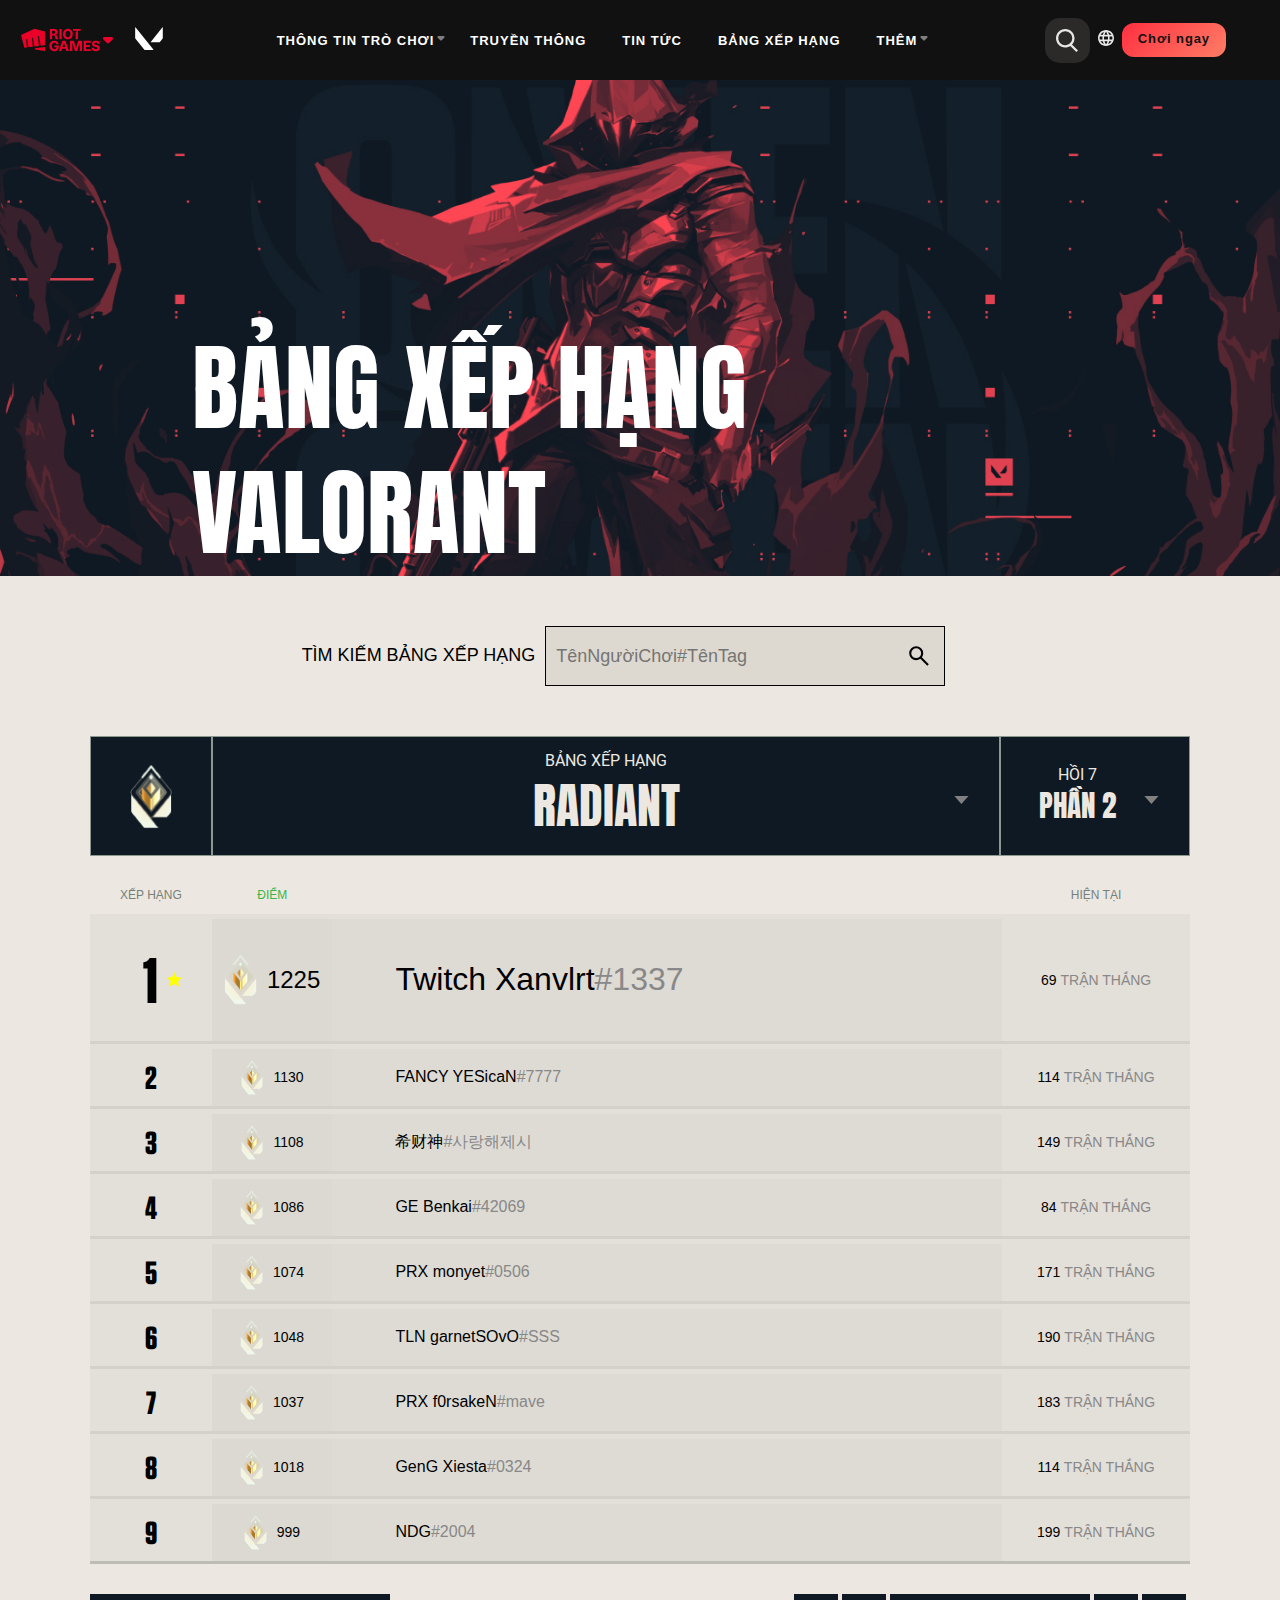
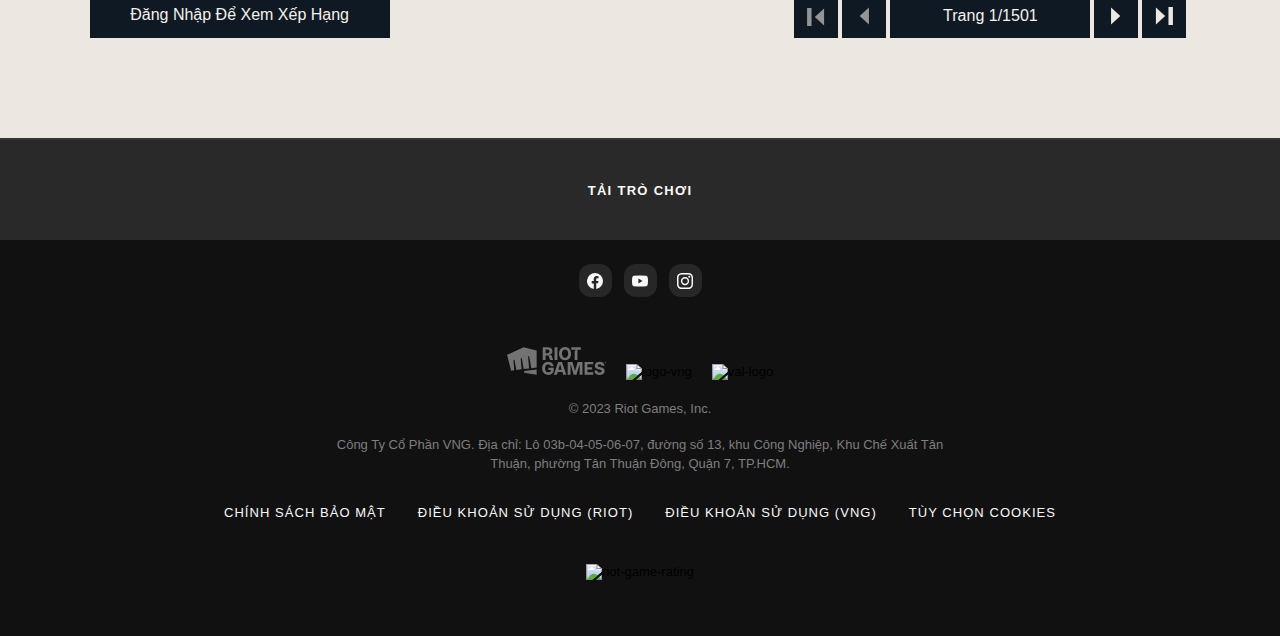
==== commit f60996f2: "update header-pag-bar for bangXepHang and taiTroChoi" ====
--- a/assets/pages/bangXepHang.html
+++ b/assets/pages/bangXepHang.html
@@ -13,7 +13,7 @@
         $(function () {
             $("#header").load("header.html", function () {
                 // Sau khi header.html được load, tải tệp CSS của header
-                $.get("assets/css/header.css", function (data) {
+                $.get("../assets/css/header.css", function (data) {
                     $("<style>").text(data).appendTo("head");
                 });
             });
@@ -23,7 +23,6 @@
 
 <body>
     <header id="header"></header>
-
     <main>
         <div class="bxh-image">
             <div class="background-wrapper">
--- a/assets/css/bangXepHang.css
+++ b/assets/css/bangXepHang.css
@@ -67,14 +67,19 @@
     background-color: #ece8e1;
     padding: 0px 7% 100px;
 }
-.search{
+.container .search{
     font-family: Roboto;
     font-size: 18px;
     line-height: 25.2px;
     padding: 50px 0px;
     text-align: center;
 }
-.search input{
+.container .search form{
+    display: flex;
+    justify-content: center;
+    align-items: center;
+}
+.container .search input{
     background-color: #ded9d0;
     width: 400px;
     height: 60px;
@@ -83,11 +88,11 @@
     padding: 0px 60px 0px 10px;
     margin-left: 10px;
 }
-.search input:hover{
+.container .search input:hover{
     border:1px solid black;
 
 }
-.search svg{
+.container .search svg{
     position: relative;
     right: 45px;
     top: 8px;
@@ -492,15 +497,14 @@
         height: 24px;
     }
 }
-@media screen and (max-width: 768px){
-    .search{
+@media screen and (max-width: 772px){
+    .container .search{
         text-align: left;
     }
-    .search form{
-        display: flex;
+    .container .search form{
         flex-direction: column;
     }
-    .search input{
+    .container .search input{
         margin-left: 0px;
     }
     footer .logo{
@@ -513,4 +517,9 @@
     footer .logo > *:last-child{
         margin-bottom: 0px;
     }
+}
+@media (min-width: 1024px){
+    body .search-and-play .playnow{
+        height : 34px;
+    }
 }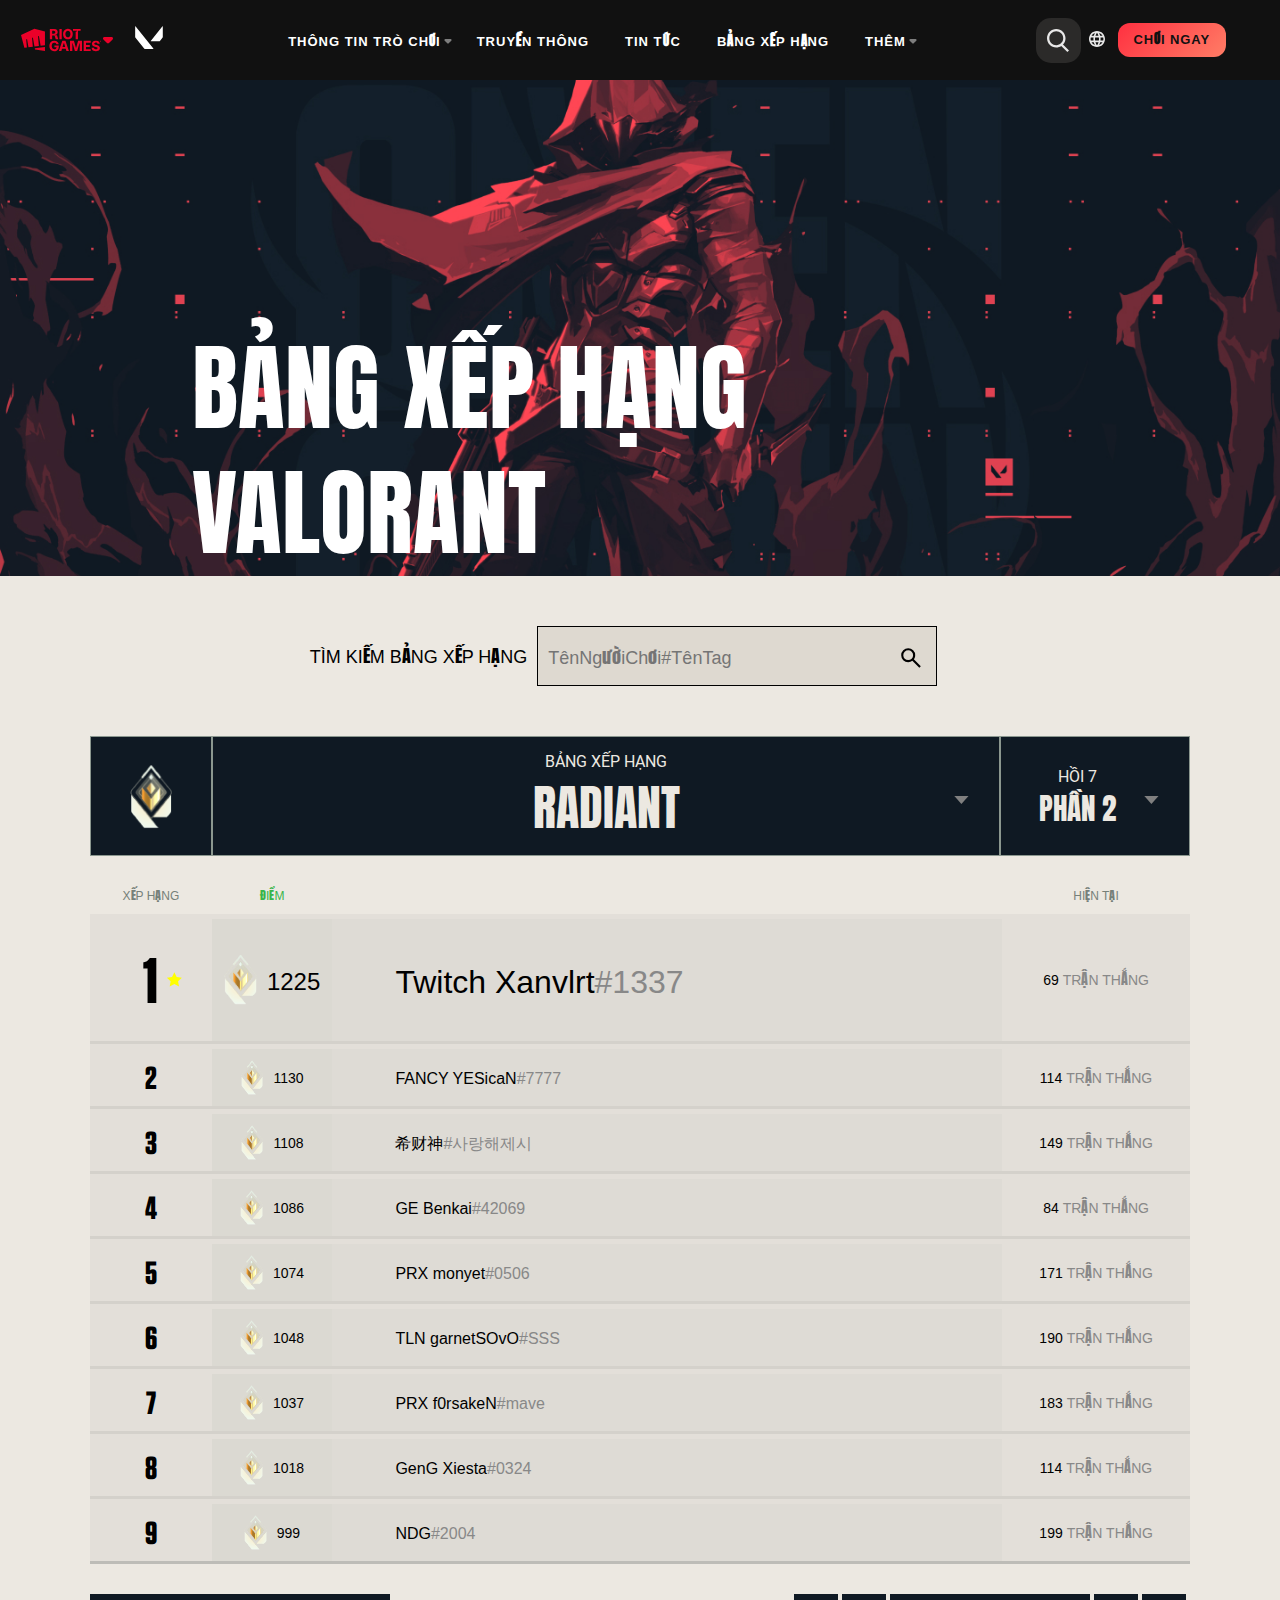
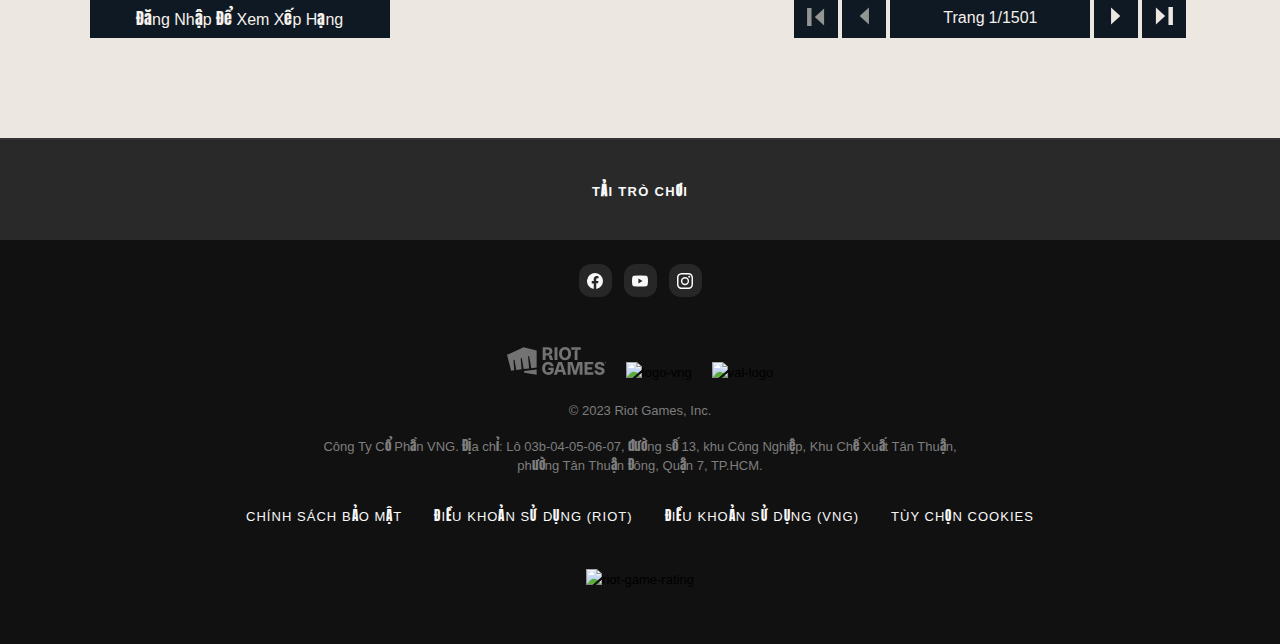
==== commit c546b896: "update social links" ====
--- a/assets/pages/bangXepHang.html
+++ b/assets/pages/bangXepHang.html
@@ -259,7 +259,7 @@
     <footer>
         <div class="download"><a href="#">TẢI TRÒ CHƠI</a></div>
         <div class="social-links">
-            <a href="facebook.com/valorantvn"><svg class="" style="fill: #f9f9f9; fill-rule: evenodd;"
+            <a href="http://www.facebook.com/valorantvn"><svg class="" style="fill: #f9f9f9; fill-rule: evenodd;"
                     viewBox="0 0 15 15">
                     <title>facebook</title>
                     <path
@@ -273,7 +273,7 @@
                         d="M14.85.36a2.08 2.08 0 011.47 1.47 20.5 20.5 0 01.34 4 22.19 22.19 0 01-.34 4 2.1 2.1 0 01-1.47 1.47 51.13 51.13 0 01-6.52.34 48.46 48.46 0 01-6.52-.36A2.07 2.07 0 01.34 9.82a23.82 23.82 0 010-8A2.11 2.11 0 011.81.34a49.68 49.68 0 016.52-.35 48.31 48.31 0 016.52.37zm-3.84 5.48l-4.34 2.5v-5z">
                     </path>
                 </svg></a>
-            <a href="instagram.com/valorantvn"><svg class="" style="fill: #f9f9f9; fill-rule: evenodd;"
+            <a href="https://www.instagram.com/valorantvn"><svg class="" style="fill: #f9f9f9; fill-rule: evenodd;"
                     viewBox="0 0 13.26 13.3">
                     <title>instagram</title>
                     <path
